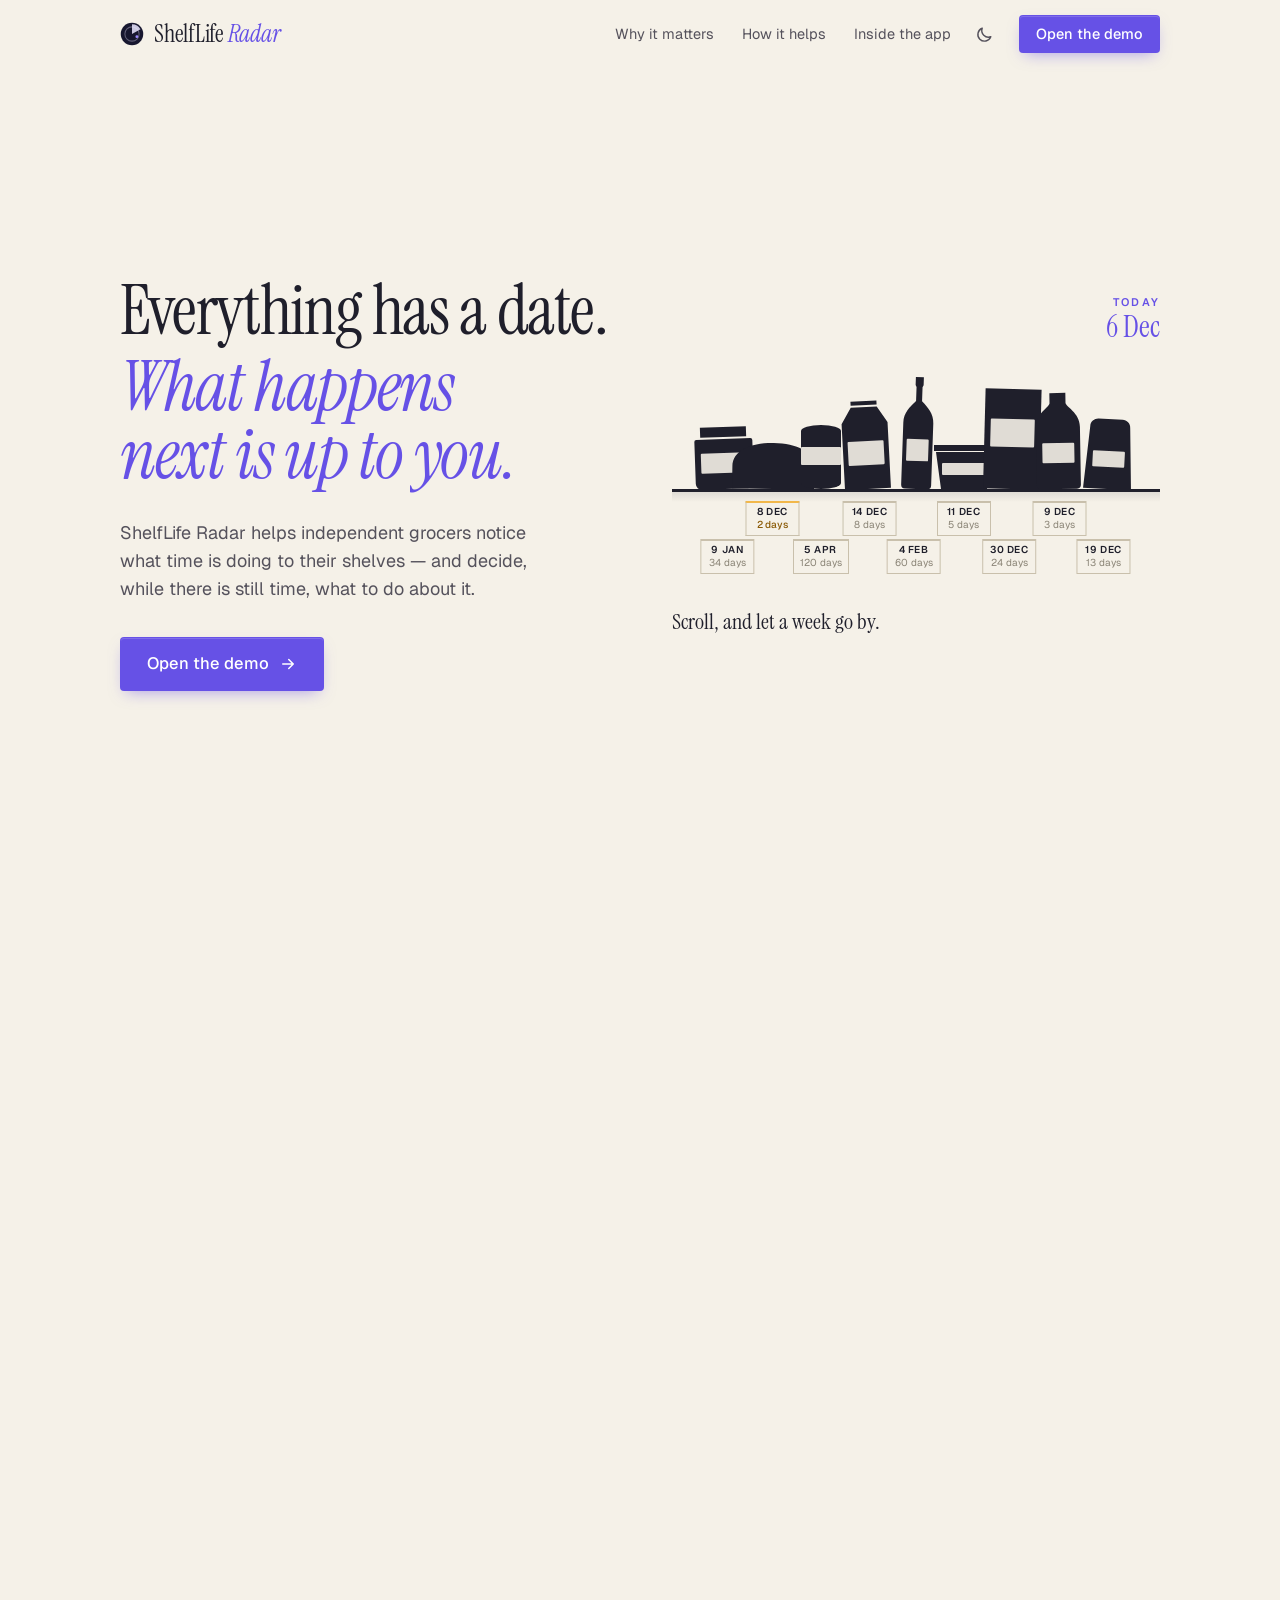
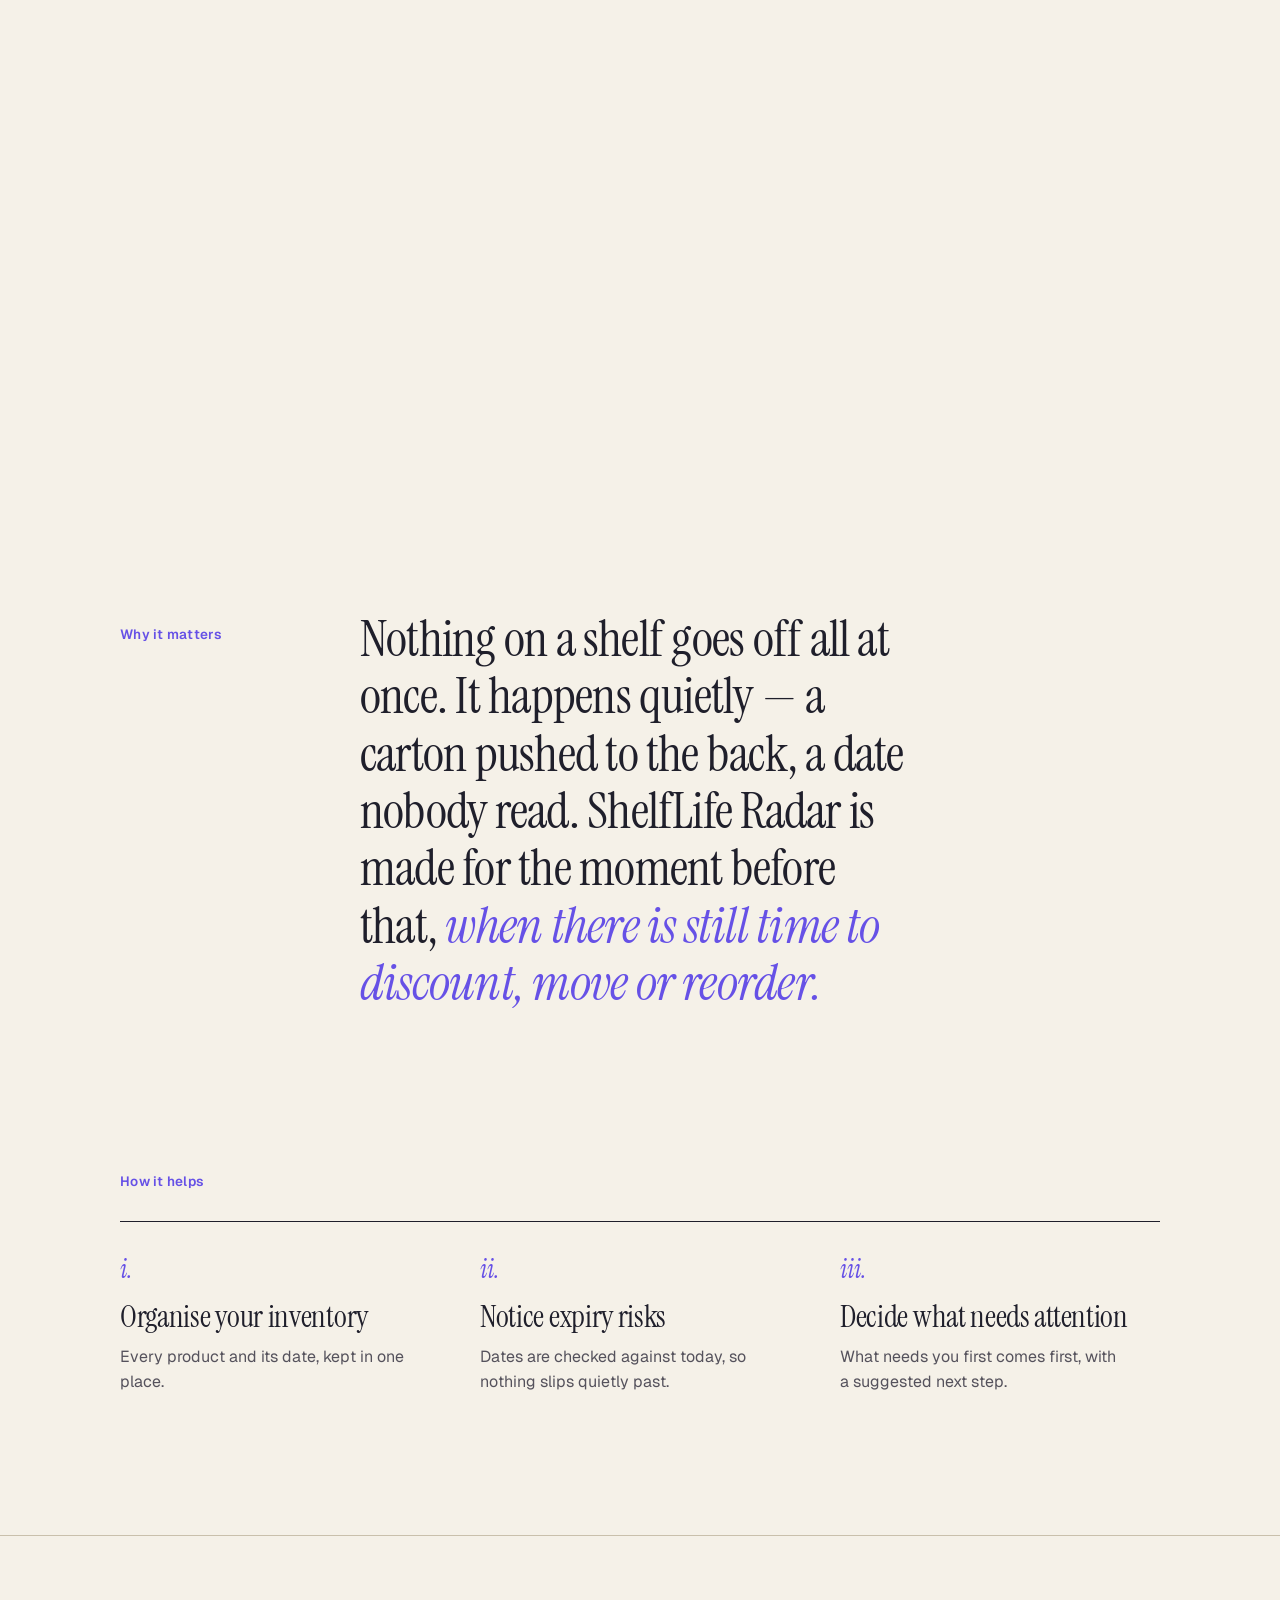
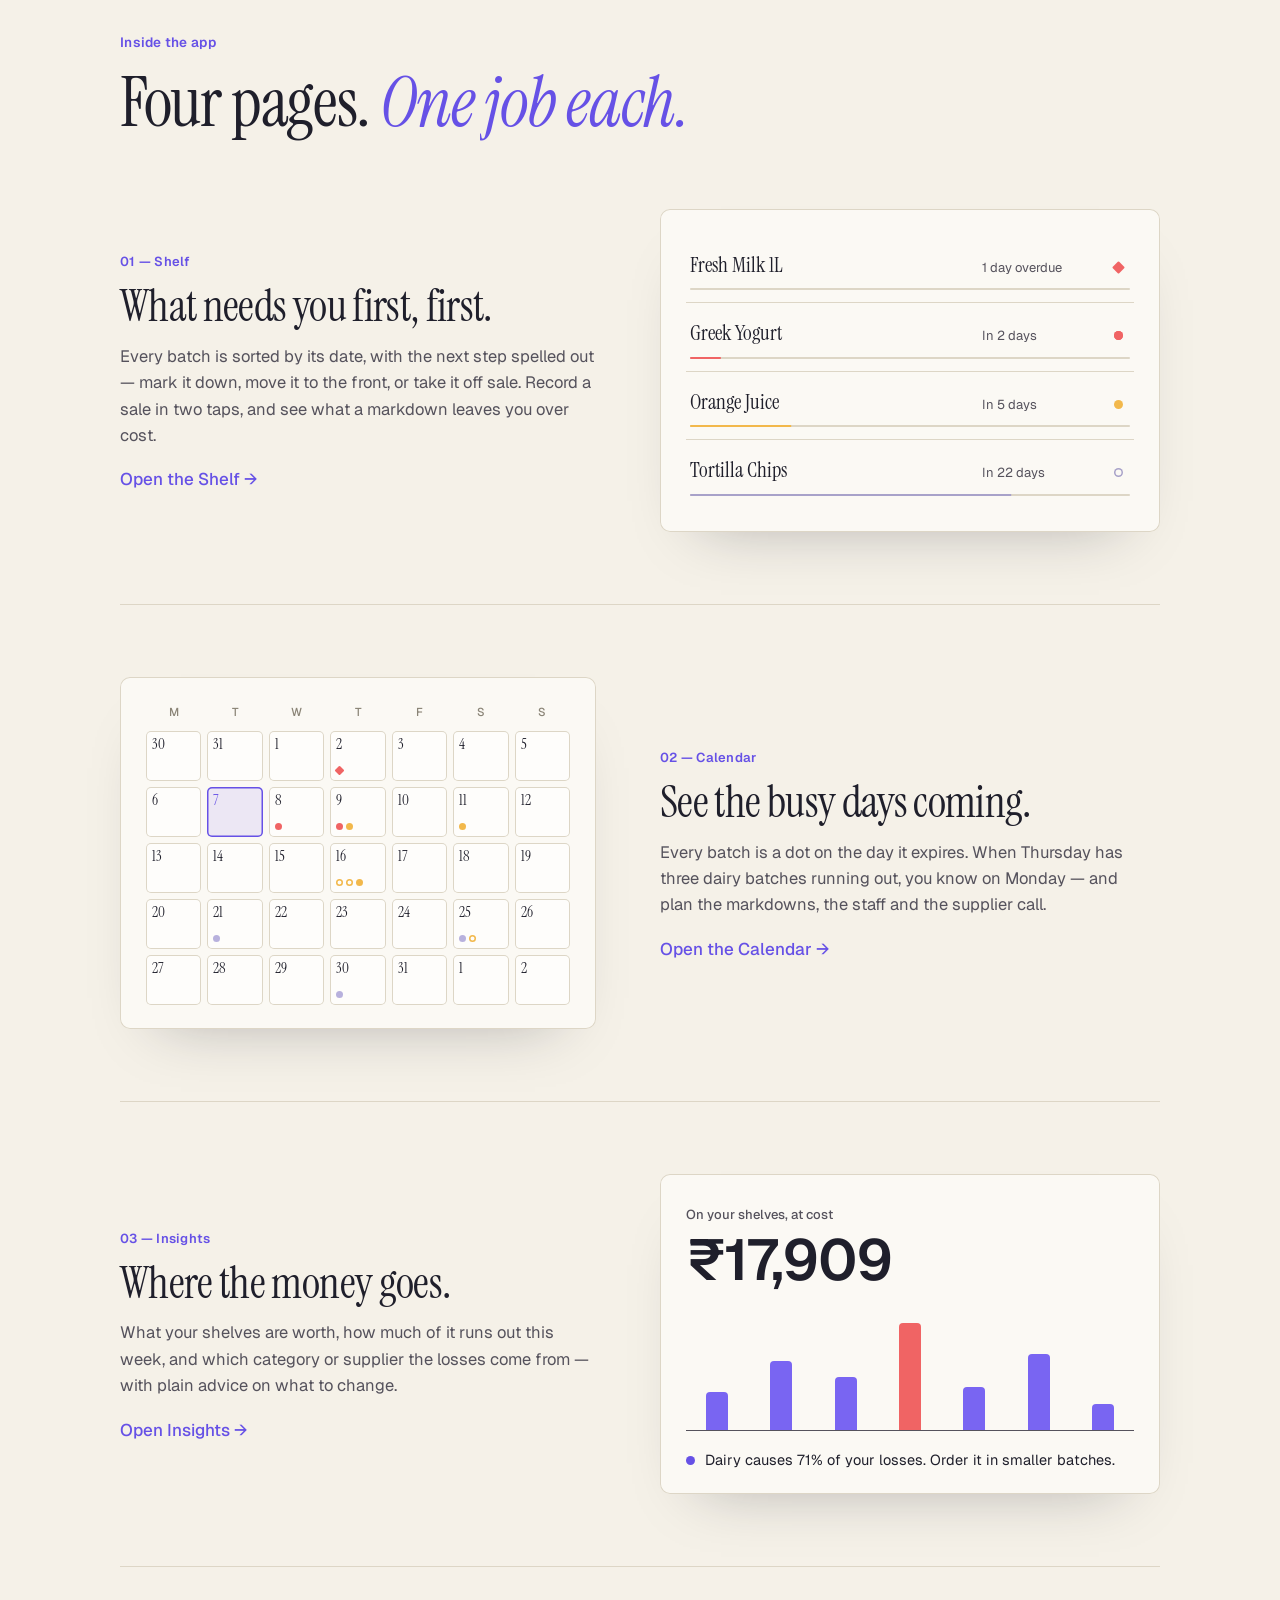
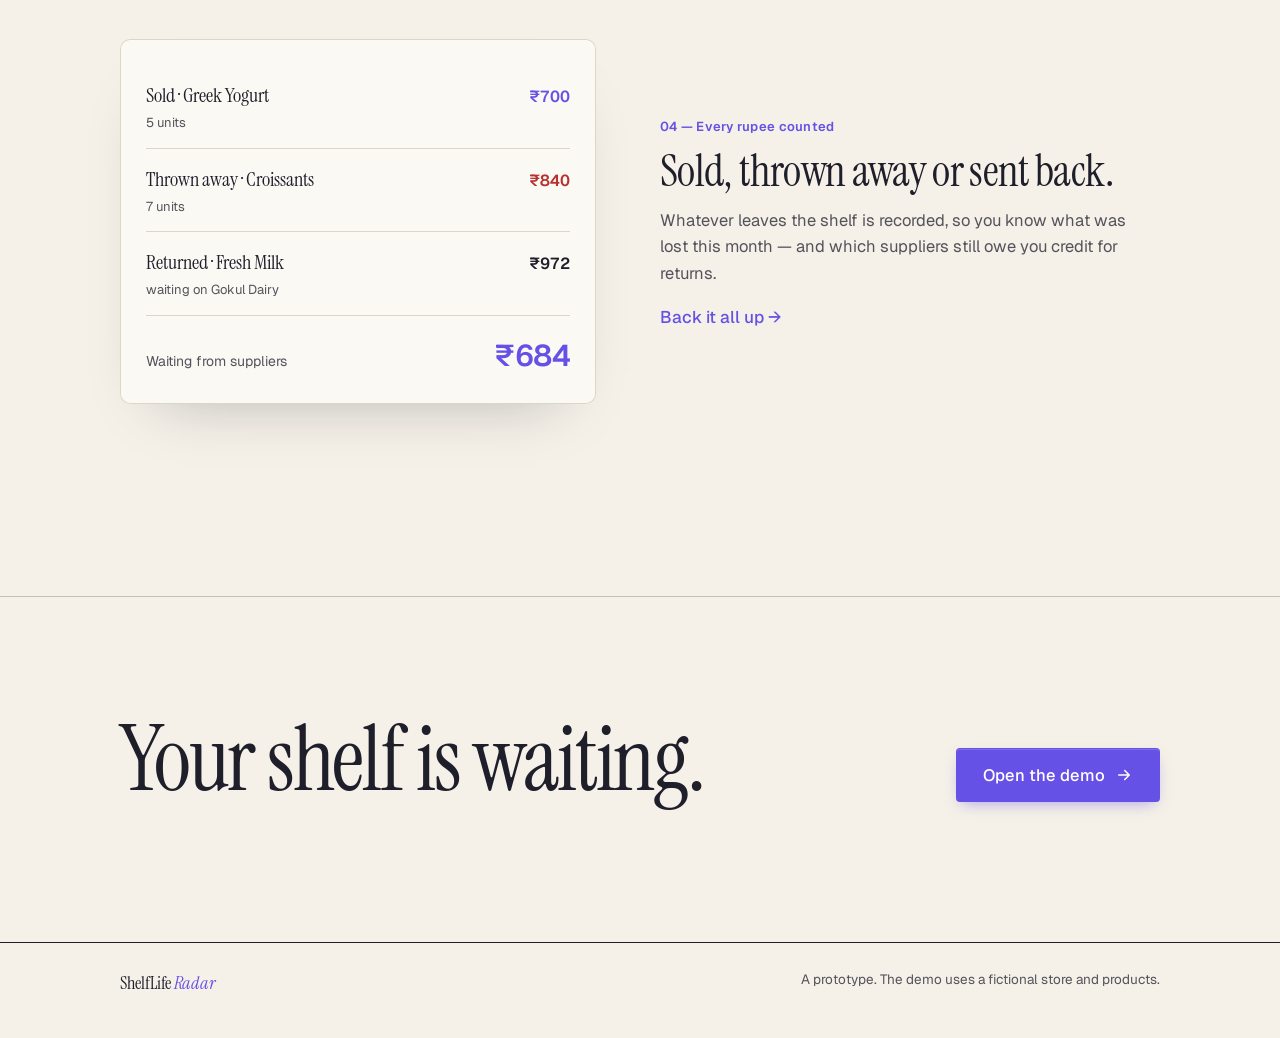
==== index.html @ 05f5b01e "Add files via upload" ====
<!doctype html>
<html lang="en">
<head>
  <meta charset="utf-8" />
  <meta name="viewport" content="width=device-width, initial-scale=1" />
  <title>ShelfLife Radar — Everything has a date</title>
  <meta name="description" content="ShelfLife Radar helps independent grocers notice what time is doing to their shelves, and decide what to do about it while there is still time." />
  <meta name="theme-color" content="#F5F1E8" />
  <link rel="icon" href="assets/favicon.svg" type="image/svg+xml" />
  <link rel="apple-touch-icon" href="assets/icon-192.png" />
  <link rel="preconnect" href="https://fonts.googleapis.com" />
  <link rel="preconnect" href="https://fonts.gstatic.com" crossorigin />
  <link href="https://fonts.googleapis.com/css2?family=Instrument+Serif:ital@0;1&family=Geist:wght@400;500;600&display=swap" rel="stylesheet" />
  <link rel="stylesheet" href="css/styles.css" />
  <link rel="stylesheet" href="css/home.css" />
  <link rel="prefetch" href="demo.html" />
  <script>(function (d) { d.classList.add("js"); var t; try { t = localStorage.getItem("shelflife-theme"); } catch (e) {} if (t !== "light" && t !== "dark") t = window.matchMedia && matchMedia("(prefers-color-scheme: dark)").matches ? "dark" : "light"; d.setAttribute("data-theme", t); })(document.documentElement);</script>
</head>
<body class="home">
  <a class="skip-link" href="#main">Skip to content</a>

  <header class="nav" data-nav>
    <div class="wrap nav__inner">
      <a href="#top" class="brand" aria-label="ShelfLife Radar, back to top">
        <svg class="brand__mark" viewBox="0 0 32 32" width="24" height="24" aria-hidden="true">
          <circle cx="16" cy="16" r="15" fill="currentColor" />
          <circle cx="16" cy="16" r="9.5" fill="none" stroke="#EAE6FF" stroke-opacity=".35" stroke-width="1.4" />
          <path class="brand__sweep" d="M16 16 L16 3 A13 13 0 0 1 27.3 9.5 Z" fill="#EAE6FF" fill-opacity=".85" />
          <circle class="brand__blip" cx="22.5" cy="19.5" r="1.9" fill="#9D8CFF" />
        </svg>
        <span class="brand__name">ShelfLife <em>Radar</em></span>
      </a>
      <nav class="nav__links" aria-label="Primary">
        <a href="#why" class="nav__link" data-spy="why">Why it matters</a>
        <a href="#how" class="nav__link" data-spy="how">How it helps</a>
        <a href="#inside" class="nav__link" data-spy="inside">Inside the app</a>
      </nav>
      <button type="button" class="theme-toggle" data-theme-toggle aria-label="Switch to dark mode" title="Switch to dark mode">
        <svg viewBox="0 0 20 20" aria-hidden="true"><path class="theme-toggle__moon" d="M16.6 12.4A7 7 0 0 1 7.6 3.4a7 7 0 1 0 9 9Z" /><g class="theme-toggle__sun"><circle cx="10" cy="10" r="3.6" /><path d="M10 1.8v1.8M10 16.4v1.8M1.8 10h1.8M16.4 10h1.8M4.2 4.2l1.3 1.3M14.5 14.5l1.3 1.3M4.2 15.8l1.3-1.3M14.5 5.5l1.3-1.3" /></g></svg>
      </button>
      <a href="demo.html" class="btn btn--primary btn--sm" data-page-link>Open the demo</a>
    </div>
  </header>

  <main id="main">
    <!-- Hero. On larger screens it stays in place while scrolling moves time forward on the shelf. -->
    <div class="hero-track" data-hero-track>
      <section class="hero" id="top" aria-labelledby="hero-title">
        <div class="wrap hero__inner">
          <div class="hero__copy">
            <h1 class="hero__title" id="hero-title" data-split data-hero>Everything has a date. <em>What happens next is up to you.</em></h1>
            <p class="hero__lead hero-in" style="--d:760ms">ShelfLife Radar helps independent grocers notice what time is doing to their shelves — and decide, while there is still time, what to do about it.</p>
            <div class="hero__cta hero-in" style="--d:880ms">
              <a href="demo.html" class="btn btn--primary btn--lg" data-page-link>
                Open the demo
                <svg class="btn__arrow" viewBox="0 0 24 24" aria-hidden="true"><path d="M5 12h14M13 6l6 6-6 6" /></svg>
              </a>
            </div>
          </div>

          <!-- The one animated moment: a shelf where time passes, leaves a trace, then gets put in order -->
          <figure class="scene" data-scene>
            <div class="scene__today" aria-hidden="true"><span>Today</span><b data-scene-date></b></div>
            <div class="scene__shelf" data-scene-shelf aria-hidden="true">
              <span class="scene__scan"></span>
              <span class="scene__plank"></span>
            </div>
            <figcaption class="scene__caption" data-scene-caption aria-live="polite"></figcaption>
          </figure>
        </div>
      </section>
    </div>

    <!-- Why it matters: one editorial statement -->
    <section class="why" id="why" aria-labelledby="why-title">
      <div class="wrap why__inner">
        <h2 class="kicker" id="why-title" data-reveal>Why it matters</h2>
        <p class="why__text" data-split>Nothing on a shelf goes off all at once. It happens quietly — a carton pushed to the back, a date nobody read. ShelfLife Radar is made for the moment before that, <em>when there is still time to discount, move or reorder.</em></p>
      </div>
    </section>

    <!-- How it helps: three steps, set as type -->
    <section class="how" id="how" aria-labelledby="how-title">
      <div class="wrap">
        <h2 class="kicker" id="how-title" data-reveal>How it helps</h2>
        <ol class="steps" data-reveal>
          <li class="step" style="--n:0"><span class="step__n">i.</span><h3 class="step__title">Organise your inventory</h3><p class="step__text">Every product and its date, kept in one place.</p></li>
          <li class="step" style="--n:1"><span class="step__n">ii.</span><h3 class="step__title">Notice expiry risks</h3><p class="step__text">Dates are checked against today, so nothing slips quietly past.</p></li>
          <li class="step" style="--n:2"><span class="step__n">iii.</span><h3 class="step__title">Decide what needs attention</h3><p class="step__text">What needs you first comes first, with a suggested next step.</p></li>
        </ol>
      </div>
    </section>

    <!-- Inside the app: four pages, one job each. Each picture is drawn in HTML/CSS and comes alive as it scrolls in. -->
    <section class="inside" id="inside" aria-labelledby="inside-title">
      <div class="wrap">
        <h2 class="kicker" id="inside-title" data-reveal>Inside the app</h2>
        <p class="inside__lead" data-split>Four pages. <em>One job each.</em></p>

        <article class="feature" data-feature>
          <div class="feature__copy">
            <span class="feature__n">01 — Shelf</span>
            <h3 class="feature__title">What needs you first, first.</h3>
            <p class="feature__text">Every batch is sorted by its date, with the next step spelled out — mark it down, move it to the front, or take it off sale. Record a sale in two taps, and see what a markdown leaves you over cost.</p>
            <a class="feature__go" href="demo.html" data-page-link>Open the Shelf <span aria-hidden="true">→</span></a>
          </div>
          <div class="art art-shelf" aria-hidden="true">
            <div class="art__row" style="--r:0;--f:0"><b>Fresh Milk 1L</b><span class="is-red">1 day overdue</span><i class="art__fuse"></i><em class="art__dot art__dot--expired"></em></div>
            <div class="art__row" style="--r:1;--f:.07"><b>Greek Yogurt</b><span class="is-red">In 2 days</span><i class="art__fuse"></i><em class="art__dot art__dot--critical"></em></div>
            <div class="art__row" style="--r:2;--f:.23"><b>Orange Juice</b><span class="is-amber">In 5 days</span><i class="art__fuse"></i><em class="art__dot art__dot--high"></em></div>
            <div class="art__row" style="--r:3;--f:.73"><b>Tortilla Chips</b><span>In 22 days</span><i class="art__fuse"></i><em class="art__dot"></em></div>
          </div>
        </article>

        <article class="feature feature--flip" data-feature>
          <div class="feature__copy">
            <span class="feature__n">02 — Calendar</span>
            <h3 class="feature__title">See the busy days coming.</h3>
            <p class="feature__text">Every batch is a dot on the day it expires. When Thursday has three dairy batches running out, you know on Monday — and plan the markdowns, the staff and the supplier call.</p>
            <a class="feature__go" href="calendar.html" data-page-link>Open the Calendar <span aria-hidden="true">→</span></a>
          </div>
          <div class="art art-cal" data-art-cal aria-hidden="true"></div>
        </article>

        <article class="feature" data-feature>
          <div class="feature__copy">
            <span class="feature__n">03 — Insights</span>
            <h3 class="feature__title">Where the money goes.</h3>
            <p class="feature__text">What your shelves are worth, how much of it runs out this week, and which category or supplier the losses come from — with plain advice on what to change.</p>
            <a class="feature__go" href="insights.html" data-page-link>Open Insights <span aria-hidden="true">→</span></a>
          </div>
          <div class="art art-ins" aria-hidden="true">
            <span class="art-ins__label">On your shelves, at cost</span>
            <b class="art-ins__value" data-count-to="25452">₹25,452</b>
            <div class="art-ins__bars"><i style="--h:.32;--b:0"></i><i style="--h:.58;--b:1"></i><i style="--h:.44;--b:2"></i><i style="--h:.9;--b:3"></i><i style="--h:.36;--b:4"></i><i style="--h:.64;--b:5"></i><i style="--h:.22;--b:6"></i></div>
            <p class="art-ins__tip"><em></em>Dairy causes 71% of your losses. Order it in smaller batches.</p>
          </div>
        </article>

        <article class="feature feature--flip" data-feature>
          <div class="feature__copy">
            <span class="feature__n">04 — Every rupee counted</span>
            <h3 class="feature__title">Sold, thrown away or sent back.</h3>
            <p class="feature__text">Whatever leaves the shelf is recorded, so you know what was lost this month — and which suppliers still owe you credit for returns.</p>
            <a class="feature__go" href="settings.html" data-page-link>Back it all up <span aria-hidden="true">→</span></a>
          </div>
          <div class="art art-ledger" aria-hidden="true">
            <div class="art-ledger__line" style="--r:0"><b>Sold · Greek Yogurt</b><span>5 units</span><strong class="is-violet">₹700</strong></div>
            <div class="art-ledger__line" style="--r:1"><b>Thrown away · Croissants</b><span>7 units</span><strong class="is-red">₹840</strong></div>
            <div class="art-ledger__line" style="--r:2"><b>Returned · Fresh Milk</b><span>waiting on Gokul Dairy</span><strong>₹972</strong></div>
            <div class="art-ledger__sum"><span>Waiting from suppliers</span><b data-count-to="972">₹972</b></div>
          </div>
        </article>
      </div>
    </section>

    <!-- Closing invitation -->
    <section class="end" aria-labelledby="end-title">
      <div class="wrap end__inner">
        <h2 class="end__title" id="end-title" data-split>Your shelf is waiting.</h2>
        <a href="demo.html" class="btn btn--primary btn--lg end__btn" data-page-link data-reveal style="--d:300ms">
          Open the demo
          <svg class="btn__arrow" viewBox="0 0 24 24" aria-hidden="true"><path d="M5 12h14M13 6l6 6-6 6" /></svg>
        </a>
      </div>
    </section>
  </main>

  <footer class="foot">
    <div class="wrap foot__inner">
      <span class="foot__brand">ShelfLife <em>Radar</em></span>
      <span>A prototype. The demo uses a fictional store and products.</span>
    </div>
  </footer>

  <script src="js/main.js"></script>
  <script src="js/home.js"></script>
</body>
</html>
---- css/styles.css ----
/* =========================================================
   ShelfLife Radar — shared base (homepage + demo)
   Tokens · Base · Buttons · Reveal helpers · Page transition · Keyframes · Reduced motion
   Page-specific styles live in home.css and demo.css.
   ========================================================= */

:root {
  /* Palette — midnight navy, electric violet, soft lavender on warm off-white.
     Amber and coral are reserved for expiry-risk information only. */
  --bg: #faf9f6;
  --surface: #ffffff;
  --line: #e7e5ee;
  --line-strong: #d4d1e0;

  --ink: #242433;
  --ink-2: #3c3c50;
  --muted: #5c5c70;
  --faint: #727287;

  --navy: #17172f;
  --violet: #7965f2;          /* fills, lines, highlights, focus */
  --violet-strong: #6651e6;   /* button backgrounds & small violet text (AA contrast) */
  --violet-deep: #5440d4;     /* hover/pressed */
  --lavender: #eae6ff;

  --amber: #f2b84b;
  --amber-ink: #8a5a06;
  --coral: #f06464;
  --coral-ink: #b8312f;

  --logo: var(--navy);        /* the radar disc in the logo */
  /* quiet lavender marks for "nothing urgent" (fuses, dots, bars), and the soft amber bar */
  --mark-fuse: #a8a2c9;
  --mark-dot: #b8b1dd;
  --mark-bar: #c9c3e6;
  --amber-soft: #f6d58e;

  --font-body: "Geist", "Noto Sans Devanagari", ui-sans-serif, system-ui, -apple-system, "Segoe UI", Roboto, sans-serif;

  --ease: cubic-bezier(0.16, 1, 0.3, 1);
  --ease-soft: cubic-bezier(0.4, 0, 0.2, 1);
  color-scheme: light;
}

/* ---------- Dark theme ----------
   The script in each page's <head> sets data-theme before the first paint: the choice saved in
   this browser, else the phone's own setting (main.js keeps it in step and runs the switch).
   Same identity at night: warm dark paper, warm light ink, the violet lightened so it reads.
   Tokens flip here; each stylesheet ends with the few rules that need more than a token. */
:root[data-theme="dark"] {
  color-scheme: dark;
  --bg: #16151c;
  --surface: #201f28;
  --line: #2e2c37;
  --line-strong: #46424f;
  --ink: #ece8de;
  --ink-2: #d2cdc3;
  --muted: #aaa498;
  --faint: #948e82;
  --lavender: #2a2745;
  --amber-ink: #f2c46a;
  --coral-ink: #ff8f88;
  --logo: #302c62;
  --mark-fuse: #6c6690;
  --mark-dot: #6c6690;
  --mark-bar: #5d5885;
  --amber-soft: #a8823a;
  background: #16151c;
}
[data-theme="dark"] .paper,
[data-theme="dark"] .home {
  --paper: #16151c;
  --ink: #ece8de;
  --ink-soft: #b8b2a7;
  --muted: #948e82;
  --rule: #2f2d37;
  --rule-strong: #46424f;
  --accent: #a898ff;
}

/* ---------- Base ---------- */
*, *::before, *::after { box-sizing: border-box; }
html { scroll-behavior: smooth; -webkit-text-size-adjust: 100%; }
body {
  margin: 0;
  background: var(--bg);
  color: var(--ink);
  font-family: var(--font-body);
  font-size: 17px;
  line-height: 1.6;
  -webkit-font-smoothing: antialiased;
  overflow-x: clip;
}
h1, h2, h3, p, figure { margin: 0; }
ul, ol { margin: 0; padding: 0; list-style: none; }
a { color: inherit; text-decoration: none; }
button { font: inherit; color: inherit; background: none; border: 0; padding: 0; cursor: pointer; }

/* outline follows each element's own radius */
:focus-visible { outline: 2px solid var(--violet); outline-offset: 3px; }

.skip-link {
  position: absolute; left: 16px; top: -60px; z-index: 100;
  padding: 10px 14px; border-radius: 10px; background: var(--navy); color: #fff;
  transition: top 0.2s var(--ease);
}
.skip-link:focus { top: 12px; }

/* Page transitions between the homepage and the demo (see main.js).
   The canvas behind both pages is the same paper colour, so there is never a white flash. */
html { background: #f5f1e8; }
/* A sheet of paper with a violet edge wipes across between pages:
   exit — it rises from the bottom and covers the page, then the browser navigates;
   entry — the new page starts covered and the sheet lifts away. */
html::after {
  content: ""; position: fixed; inset: 0; z-index: 300; pointer-events: none;
  background: #f5f1e8;
  border-top: 3px solid #6651e6; border-bottom: 3px solid #6651e6;
  transform: translateY(101%);
}
.js::after { animation: sheetLift 0.6s cubic-bezier(0.7, 0, 0.3, 1) both; }
.is-leaving::after { animation: none; transform: none; transition: transform 0.38s cubic-bezier(0.7, 0, 0.3, 1); }
@keyframes sheetLift { from { transform: none; } to { transform: translateY(-101%); } }
/* under the sheet, the page settles in (backwards fill: no transform lingers afterwards,
   so fixed and sticky elements behave normally once it has arrived) */
.js body { animation: pageIn 0.7s var(--ease) 0.15s backwards; }
.is-leaving body { pointer-events: none; }
@keyframes pageIn { from { opacity: 0; transform: translateY(18px); } }
:root[data-theme="dark"]::after { background: #16151c; border-color: #a898ff; }

/* Switching light/dark: the new look spreads out in a circle from the button (main.js) */
::view-transition-old(root), ::view-transition-new(root) { animation: none; mix-blend-mode: normal; }

/* ---------- Light / dark switch (moon in light, sun in dark) ---------- */
.theme-toggle {
  display: inline-grid; place-items: center; flex: none;
  width: 34px; height: 34px; margin: -4px 0;
  border-radius: 50%;
  color: var(--ink-soft);
  -webkit-tap-highlight-color: transparent;
  transition: color 0.2s ease, background-color 0.2s ease, transform 0.15s var(--ease);
}
.theme-toggle:hover { color: var(--accent); background: rgba(121, 101, 242, 0.1); }
.theme-toggle:active { transform: scale(0.9); }
.theme-toggle svg { width: 19px; height: 19px; overflow: visible; fill: none; stroke: currentColor; stroke-width: 1.5; stroke-linecap: round; stroke-linejoin: round; }
.theme-toggle__moon, .theme-toggle__sun { transform-origin: 10px 10px; transition: transform 0.6s var(--ease), opacity 0.3s ease; }
.theme-toggle__sun { opacity: 0; transform: rotate(-90deg) scale(0.4); }
[data-theme="dark"] .theme-toggle__sun { opacity: 1; transform: none; }
[data-theme="dark"] .theme-toggle__moon { opacity: 0; transform: rotate(90deg) scale(0.4); }

/* Off-screen loops can be paused by JS */
.is-paused, .is-paused * { animation-play-state: paused !important; }

/* ---------- Buttons ---------- */
.btn {
  position: relative;
  display: inline-flex; align-items: center; justify-content: center; gap: 10px;
  height: 48px; padding: 0 22px;
  border-radius: 999px;
  font-weight: 500; font-size: 15.5px;
  white-space: nowrap;
  border: 1px solid transparent;
  user-select: none;
  -webkit-tap-highlight-color: transparent;
  /* one feel everywhere: quick colour, springy lift; press is instant, release eases back */
  transition: transform 0.3s var(--ease), box-shadow 0.3s var(--ease), background-color 0.18s ease, border-color 0.18s ease, color 0.18s ease;
}
.btn:hover { transform: translateY(-1.5px); }
.btn:active { transform: translateY(0) scale(0.97); transition-duration: 0.08s; }
.btn--sm { height: 38px; padding: 0 16px; font-size: 14.5px; }
.btn--lg { height: 54px; padding: 0 26px; font-size: 16.5px; }
.btn__arrow { width: 18px; height: 18px; fill: none; stroke: currentColor; stroke-width: 2; stroke-linecap: round; stroke-linejoin: round; transition: transform 0.35s var(--ease); }
.btn:hover .btn__arrow { transform: translateX(4px); }
.btn--primary {
  background: var(--violet-strong);
  color: #fff;
  box-shadow: inset 0 1px 0 rgba(255, 255, 255, 0.16), 0 6px 16px -6px rgba(102, 81, 230, 0.55);
}
.btn--primary:hover { background: var(--violet-deep); box-shadow: inset 0 1px 0 rgba(255, 255, 255, 0.16), 0 14px 28px -10px rgba(102, 81, 230, 0.6); }
.btn--ghost { color: var(--ink); border-color: var(--line-strong); background: transparent; }
.btn--ghost:hover { background: var(--surface); border-color: var(--ink-2); }

/* ---------- Reveal helpers (driven by main.js) ---------- */
/* Headings with data-split rise in word by word */
.w { display: inline-block; overflow: hidden; vertical-align: top; padding: 0 0.06em 0.12em; margin: 0 -0.06em -0.12em; }
.w__i { display: inline-block; }
.js [data-split] .w__i { transform: translateY(108%); transition: transform 1s var(--ease) calc(var(--wi) * 60ms + var(--d, 0ms)); }
.js.is-loaded [data-hero] .w__i,
.js [data-split].is-in .w__i { transform: none; }

/* Single elements fade up as they scroll in (an animation, so hover transitions stay untouched) */
.js [data-reveal]:not(.is-in) { opacity: 0; }
.js [data-reveal].is-in { animation: revealUp 0.9s var(--ease) var(--d, 0ms) backwards; }

/* Elements that enter with the first paint */
.js:not(.is-loaded) .hero-in { opacity: 0; }
.js.is-loaded .hero-in { animation: revealUp 1s var(--ease) var(--d) backwards; }

/* ---------- The logo: a radar that keeps sweeping ----------
   The dot lights up as the sweep's leading edge passes it (about 16% of the turn). */
.brand__sweep { transform-origin: 16px 16px; animation: spin 7s linear infinite; }
.brand__blip { animation: blip 7s linear infinite; }
@keyframes blip { 0%, 13% { opacity: 0.35; } 16% { opacity: 1; } 55%, 100% { opacity: 0.35; } }

/* ---------- Keyframes ---------- */
@keyframes spin { to { transform: rotate(360deg); } }
@keyframes revealUp { from { opacity: 0; transform: translateY(18px); } to { opacity: 1; transform: translateY(0); } }

/* ---------- Reduced motion ---------- */
@media (prefers-reduced-motion: reduce) {
  html { scroll-behavior: auto; }
  *, *::before, *::after {
    animation-duration: 0.001ms !important;
    animation-iteration-count: 1 !important;
    animation-delay: 0ms !important;
    transition-duration: 0.001ms !important;
    transition-delay: 0ms !important;
  }
}
---- css/home.css ----
/* =========================================================
   ShelfLife Radar — homepage: "Time leaves a trace"
   Paper, ink, one accent (violet); Instrument Serif + Geist — the same identity as the demo.
   Nav · Hero · Scene (the one animated moment) · Why · How · End · Footer · Responsive
   The homepage shows no inventory data: that is the demo's job.
   ========================================================= */

.home {
  --paper: #f5f1e8;
  --ink: #1f1f2b;
  --ink-soft: #55525c;
  --muted: #8a8476;
  --rule: #ddd6c6;
  --rule-strong: #c9c0ac;
  --accent: var(--violet-strong);
  --serif: "Instrument Serif", "Iowan Old Style", "Palatino Linotype", Georgia, serif;
  --nav-h: 68px;
  background: var(--paper);
  color: var(--ink);
}
.home :focus-visible { outline-color: var(--accent); }
.home .btn { border-radius: 4px; }
.home .btn:active { transform: translateY(1px) scale(0.97); }

.wrap { max-width: 1120px; margin: 0 auto; padding: 0 40px; }
.kicker { font-family: var(--font-body); font-size: 13.5px; font-weight: 600; letter-spacing: 0.02em; color: var(--accent); }

/* ---------- Nav ---------- */
.nav { position: fixed; inset: 0 0 auto; z-index: 50; transition: background-color 0.3s ease, box-shadow 0.3s ease; }
.nav.is-scrolled { background: #f5f1e8; box-shadow: 0 1px 0 var(--rule-strong); }   /* opaque: the big headline mustn't show through */
.nav__inner { display: flex; align-items: center; justify-content: space-between; gap: 24px; height: var(--nav-h); }
.brand { display: inline-flex; align-items: center; gap: 10px; }
.brand__mark { color: var(--logo); transition: transform 0.6s var(--ease); }
.brand:hover .brand__mark { transform: rotate(-20deg); }
.brand__name { font-family: var(--serif); font-size: 24px; letter-spacing: -0.01em; }
.brand__name em, .foot__brand em { color: var(--accent); }
.nav__links { display: flex; gap: 28px; margin-left: auto; }
.nav__link {
  position: relative; padding: 6px 0;
  font-size: 14.5px; color: var(--ink-soft);
  transition: color 0.2s ease;
}
.nav__link::after { content: ""; position: absolute; left: 0; right: 0; bottom: 0; height: 1px; background: currentColor; transform: scaleX(0); transform-origin: left; transition: transform 0.35s var(--ease); }
.nav__link:hover, .nav__link.is-active { color: var(--ink); }
.nav__link:hover::after, .nav__link.is-active::after { transform: none; }

/* ---------- Hero ---------- */
.hero-track { height: 230vh; }                 /* scroll distance for the scene (large screens) */
.hero { position: sticky; top: 0; height: 100vh; height: 100svh; display: flex; align-items: center; padding-top: var(--nav-h); }
.hero__inner { display: grid; grid-template-columns: minmax(0, 1fr) minmax(0, 1fr); gap: 64px; align-items: center; width: 100%; }
.hero__title {
  font-family: var(--serif); font-weight: 400;
  font-size: clamp(3rem, 5.4vw, 5.3rem);
  line-height: 0.98; letter-spacing: -0.02em;
  text-wrap: balance;
}
.hero__title em { display: block; margin-top: 0.12em; color: var(--accent); }
.hero__lead { max-width: 27rem; margin-top: 30px; font-size: 18px; line-height: 1.55; color: var(--ink-soft); }
.hero__cta { margin-top: 34px; }

/* ---------- The scene ---------- */
.scene { --s: 1; position: relative; padding-top: 44px; }
.scene__today {
  position: absolute; right: 0; top: 0;
  display: grid; justify-items: end; gap: 0;
  color: var(--accent);
}
.scene__today span { font-size: 11px; font-weight: 600; letter-spacing: 0.2em; text-transform: uppercase; }
.scene__today b { font-family: var(--serif); font-weight: 400; font-size: 30px; line-height: 1; }
.scene__today b.is-tick { animation: tick 0.45s var(--ease); }

.scene__shelf { position: relative; height: calc(130px * var(--s) + 104px); margin-top: 18px; }
.scene__plank { position: absolute; left: 0; right: 0; bottom: 98px; height: 3px; background: var(--ink); }
.scene__plank::after { content: ""; position: absolute; left: 0; right: 0; top: 3px; height: 10px; background: linear-gradient(rgba(31, 31, 43, 0.1), transparent); }

/* each product stands on the plank; its tag hangs below the edge */
.item {
  position: absolute; bottom: 101px;
  width: calc(var(--w) * var(--s) * 1px);
  height: calc(var(--h) * var(--s) * 1px);
  transform: translateX(-50%) rotate(var(--tilt));
  transform-origin: 50% 100%;
  transition: left 0.9s var(--ease), transform 0.7s var(--ease), opacity 0.6s ease;
}
.item__shape { display: block; width: 100%; height: 100%; overflow: visible; }
.item__shape path { fill: var(--ink); transition: fill 0.6s ease; }
.item__band { fill: var(--paper); opacity: 0.9; transition: opacity 0.6s ease; }
.tag {
  position: absolute; left: 50%; top: calc(100% + 12px);
  display: grid; justify-items: center;
  min-width: 54px; padding: 3px 6px 4px;
  background: var(--paper);
  border: 1px solid var(--rule-strong);
  border-top: 2px solid var(--rule-strong);
  transform: translateX(-50%) rotate(calc(var(--tilt) * -1));   /* tags hang straight */
  font-size: 10px; line-height: 1.25; white-space: nowrap;
  transition: border-color 0.4s ease, opacity 0.4s ease, top 0.6s var(--ease);
}
/* on a crowded shelf, every other tag hangs lower — like real shelf labels */
.item:nth-child(even) .tag { top: calc(100% + 50px); }
.item.is-ordered .tag { top: calc(100% + 12px); }
.tag__date { font-weight: 600; letter-spacing: 0.06em; background: linear-gradient(var(--coral), var(--coral)) 0 55% / 0 1.5px no-repeat; transition: background-size 0.5s var(--ease); }
.tag__left { color: var(--muted); }

/* close to the date: the tag warms up */
.item.is-near .tag { border-top-color: var(--amber); }
.item.is-near .tag__left { color: var(--amber-ink); font-weight: 500; }
/* date passed: struck through, faded, leaning — overlooked */
.item.is-expired { transform: translateX(-50%) rotate(calc(var(--tilt) + 5deg)); }
.item.is-expired .item__shape path { fill: #c4bba9; }
.item.is-expired .item__band { opacity: 0.4; }
.item.is-expired .tag { border-top-color: var(--coral); }
.item.is-expired .tag__date { background-size: 100% 1.5px; color: var(--coral-ink); }
.item.is-expired .tag__left { color: var(--coral-ink); font-weight: 500; }
/* put in order: everything stands straight; expired stock comes off the shelf */
.item.is-ordered { transform: translateX(-50%); }
.item.is-gone { opacity: 0; transform: translateX(-50%) translateY(-28px) rotate(-6deg); pointer-events: none; }
.item.is-first .tag { border-color: var(--accent); border-top-width: 2px; }
.item.is-first .tag__left { color: var(--accent); font-weight: 600; }
.item.is-first .tag__left::after { content: " · first"; }

/* the line that puts things in order */
.scene__scan { position: absolute; top: 0; bottom: 90px; left: 0; width: 1.5px; background: var(--accent); opacity: 0; z-index: 2; pointer-events: none; }
.scene__shelf.is-scanning .scene__scan { animation: scan 0.9s var(--ease-soft) forwards; }

.scene__caption { margin-top: 18px; min-height: 3em; font-family: var(--serif); font-size: 22px; line-height: 1.3; color: var(--ink); }
.scene__caption.is-new { animation: captionIn 0.5s var(--ease); }

/* stocking the shelf on load: products set down one after another */
.js .scene:not(.is-stocked) .item, .js .scene:not(.is-stocked) .scene__today, .js .scene:not(.is-stocked) .scene__caption { opacity: 0; }
.js .scene.is-stocked .item { animation: setDown 0.7s var(--ease) calc(0.25s + var(--i) * 75ms) backwards; }
.js .scene.is-stocked .scene__today { animation: fadeIn 0.6s ease 0.9s backwards; }
.js .scene.is-stocked .scene__caption { animation: fadeIn 0.6s ease 1.2s backwards; }
.js .scene .scene__plank { transform-origin: left; }
.js .scene:not(.is-stocked) .scene__plank { transform: scaleX(0); }
.js .scene.is-stocked .scene__plank { transition: transform 0.8s var(--ease); }

/* ---------- Why it matters ---------- */
.why { padding: 140px 0 120px; }
.why__inner { display: grid; grid-template-columns: 200px minmax(0, 1fr); gap: 40px; }
.why__inner .kicker { padding-top: 14px; }
.why__text { max-width: 24ch; font-family: var(--serif); font-size: clamp(2.2rem, 4vw, 3.5rem); line-height: 1.12; letter-spacing: -0.015em; }
.why__text em { color: var(--accent); }
.js .why__text .w__i { transition-delay: calc(var(--wi) * 18ms); }   /* a long sentence reads in quickly */

/* ---------- How it helps ---------- */
.how { padding: 40px 0 140px; }
.how .kicker { margin-bottom: 28px; }
.steps { display: grid; grid-template-columns: repeat(3, minmax(0, 1fr)); gap: 40px; position: relative; padding-top: 28px; }
.steps::before { content: ""; position: absolute; left: 0; right: 0; top: 0; height: 1px; background: var(--ink); transform-origin: left; }
.js .steps:not(.is-in)::before { transform: scaleX(0); }
.js .steps.is-in::before { transition: transform 1s var(--ease); }
.js .steps[data-reveal].is-in { animation: none; }
.js .steps:not(.is-in) .step { opacity: 0; }
.js .steps.is-in .step { animation: revealUp 0.8s var(--ease) calc(0.15s + var(--n) * 0.12s) backwards; }
.step__n { font-family: var(--serif); font-style: italic; font-size: 26px; color: var(--accent); }
.step__title { margin-top: 10px; font-family: var(--serif); font-weight: 400; font-size: clamp(1.7rem, 2.4vw, 2.1rem); line-height: 1.08; letter-spacing: -0.01em; }
.step__text { margin-top: 10px; max-width: 18rem; font-size: 16px; color: var(--ink-soft); }

/* ---------- End ---------- */
.end { padding: 120px 0 140px; border-top: 1px solid var(--rule-strong); }
.end__inner { display: flex; align-items: flex-end; justify-content: space-between; gap: 32px; flex-wrap: wrap; }
.end__title { font-family: var(--serif); font-weight: 400; font-size: clamp(3rem, 7vw, 6rem); line-height: 0.95; letter-spacing: -0.025em; }
.end__btn:active .btn__arrow { transform: translateX(10px); }

/* ---------- Footer ---------- */
.foot { padding: 26px 0 40px; border-top: 1px solid var(--ink); font-size: 13.5px; color: var(--ink-soft); }
.foot__inner { display: flex; justify-content: space-between; gap: 8px 24px; flex-wrap: wrap; }
.foot__brand { font-family: var(--serif); font-size: 18px; color: var(--ink); }

/* ---------- Motion ---------- */
@keyframes setDown { from { opacity: 0; translate: 0 -18px; } to { opacity: 1; translate: 0 0; } }
@keyframes fadeIn { from { opacity: 0; } }
@keyframes tick { from { opacity: 0.2; transform: translateY(-8px); } to { opacity: 1; transform: none; } }
@keyframes captionIn { from { opacity: 0; transform: translateY(6px); } to { opacity: 1; transform: none; } }
@keyframes scan { 0% { left: 0; opacity: 0; } 10% { opacity: 1; } 85% { opacity: 1; } 100% { left: 100%; opacity: 0; } }

/* ---------- Not pinned: smaller or shorter screens, and reduced motion ---------- */
@media (max-width: 899px), (max-height: 619px), (prefers-reduced-motion: reduce) {
  .hero-track { height: auto; }
  .hero { position: relative; height: auto; display: block; padding: calc(var(--nav-h) + 56px) 0 40px; }
}

@media (max-width: 899px) {
  .hero__inner { grid-template-columns: 1fr; gap: 56px; }
  .why__inner { grid-template-columns: 1fr; gap: 18px; }
  .why__inner .kicker { padding-top: 0; }
  .steps { grid-template-columns: 1fr; gap: 34px; }
}

@media (max-width: 640px) {
  .wrap { padding: 0 20px; }
  .home { --nav-h: 60px; }
  .nav__links { display: none; }
  .brand__name { font-size: 21px; }
  .hero__title { font-size: clamp(2.7rem, 12.5vw, 3.6rem); }
  .hero__lead { font-size: 16.5px; margin-top: 22px; }
  .hero__cta .btn { width: 100%; }
  .scene { --s: 0.66; }
  .scene__today b { font-size: 26px; }
  .tag { min-width: 0; padding: 2px 5px 3px; font-size: 10px; }
  .tag__date { letter-spacing: 0.02em; }
  .scene__caption { font-size: 19px; }
  .why { padding: 96px 0 72px; }
  .why__text { font-size: clamp(1.9rem, 8.4vw, 2.4rem); }
  .how { padding: 24px 0 96px; }
  .end { padding: 80px 0 96px; }
  .end__btn { width: 100%; }
}

/* =========================================================
   Inside the app — four pages, one job each.
   Each picture is plain HTML/CSS and plays once when it scrolls in (.is-in, from home.js).
   ========================================================= */
.inside { padding: 40px 0 120px; border-top: 1px solid var(--rule-strong); }
.inside .kicker { padding-top: 56px; }
.inside__lead { margin-top: 14px; font-family: var(--serif); font-size: clamp(2.6rem, 5.4vw, 4.6rem); line-height: 1; letter-spacing: -0.02em; }
.inside__lead em { color: var(--accent); }

.feature { display: grid; grid-template-columns: minmax(0, 1fr) minmax(0, 1.05fr); gap: 64px; align-items: center; padding: 72px 0; border-bottom: 1px solid var(--rule); }
.feature:last-child { border-bottom: 0; }
.feature--flip .feature__copy { order: 2; }
.feature__n { font-size: 13px; font-weight: 600; letter-spacing: 0.02em; color: var(--accent); }
.feature__title { margin-top: 10px; font-family: var(--serif); font-weight: 400; font-size: clamp(2rem, 3.4vw, 2.9rem); line-height: 1.02; letter-spacing: -0.015em; }
.feature__text { margin-top: 14px; max-width: 30rem; font-size: 16.5px; line-height: 1.6; color: var(--ink-soft); }
.feature__go { display: inline-block; margin-top: 18px; font-weight: 500; color: var(--accent); }
.feature__go span { display: inline-block; transition: transform 0.35s var(--ease); }
.feature__go:hover span { transform: translateX(6px); }
/* the words rise first, then the picture plays */
.js .feature__copy > * { opacity: 0; transform: translateY(14px); transition: opacity 0.7s var(--ease), transform 0.7s var(--ease); }
.js .feature.is-in .feature__copy > * { opacity: 1; transform: none; }
.js .feature.is-in .feature__copy > :nth-child(2) { transition-delay: 0.08s; }
.js .feature.is-in .feature__copy > :nth-child(3) { transition-delay: 0.16s; }
.js .feature.is-in .feature__copy > :nth-child(4) { transition-delay: 0.24s; }

/* every picture sits on the same card */
.art { position: relative; padding: 26px 26px 24px; border-radius: 10px; background: #fbf9f4; box-shadow: inset 0 0 0 1px var(--rule), 0 30px 60px -40px rgba(31, 31, 43, 0.35); }
.js .art { opacity: 0; transform: translateY(24px) rotate(-1deg); transition: opacity 0.8s var(--ease) 0.15s, transform 0.9s var(--ease) 0.15s; }
.js .feature.is-in .art { opacity: 1; transform: none; }
.is-red { color: var(--coral-ink); }
.is-amber { color: var(--amber-ink, #9a6a10); }
.is-violet { color: var(--accent); }

/* 01 — the shelf: rows slide in, fuses burn down to what's left, the critical dot pulses */
.art-shelf { display: grid; gap: 0; }
.art__row { display: grid; grid-template-columns: minmax(0, 1fr) 7.5rem 16px; grid-template-areas: "name when dot" "fuse fuse fuse"; align-items: baseline; gap: 6px 12px; padding: 14px 4px 12px; border-bottom: 1px solid var(--rule); }
.art__row:last-child { border-bottom: 0; }
.art__row b { grid-area: name; font-family: var(--serif); font-weight: 400; font-size: 21px; }
.art__row span { grid-area: when; font-size: 13px; color: var(--ink-soft); }
.art__fuse { grid-area: fuse; position: relative; display: block; height: 2px; border-radius: 2px; background: var(--rule); overflow: hidden; }
.art__fuse::after { content: ""; position: absolute; inset: 0; background: var(--mark-fuse); transform-origin: left; transform: scaleX(0); transition: transform 1.3s var(--ease) calc(0.6s + var(--r) * 0.12s); }
.feature.is-in .art__fuse::after { transform: scaleX(var(--f)); }
.art__row:nth-child(2) .art__fuse::after { background: var(--coral); }
.art__row:nth-child(3) .art__fuse::after { background: var(--amber); }
.art__dot { grid-area: dot; position: relative; width: 9px; height: 9px; border-radius: 50%; box-shadow: inset 0 0 0 1.5px var(--mark-fuse); }
.art__dot--expired { background: var(--coral); box-shadow: none; border-radius: 1px; transform: rotate(45deg); }
.art__dot--critical { background: var(--coral); box-shadow: none; }
.art__dot--critical::after { content: ""; position: absolute; inset: 0; border-radius: 50%; background: var(--coral); animation: artPulse 2.4s var(--ease) infinite; }
.art__dot--high { background: var(--amber); box-shadow: none; }
@keyframes artPulse { 0% { transform: scale(1); opacity: 0.55; } 70%, 100% { transform: scale(2.8); opacity: 0; } }
.js .art__row { opacity: 0; transform: translateX(-18px); transition: opacity 0.6s var(--ease) calc(0.35s + var(--r) * 0.1s), transform 0.6s var(--ease) calc(0.35s + var(--r) * 0.1s); }
.js .feature.is-in .art__row { opacity: 1; transform: none; }

/* 02 — the calendar: the days fall in along the diagonal, then their dots pop */
.art-cal { display: grid; grid-template-columns: repeat(7, minmax(0, 1fr)); gap: 6px; }
.art-cal__wd { padding-bottom: 4px; font-size: 11.5px; font-weight: 500; color: var(--muted); text-align: center; }
.art-cal__day { display: flex; flex-direction: column; justify-content: space-between; aspect-ratio: 1 / 0.9; padding: 6px 6px 7px; border-radius: 5px; background: rgba(255, 255, 255, 0.7); box-shadow: inset 0 0 0 1px var(--rule); }
.art-cal__day b { font-family: var(--serif); font-weight: 400; font-size: 15px; line-height: 1; }
.art-cal__day.is-other { opacity: 0.35; }
.art-cal__day.is-today { background: rgba(121, 101, 242, 0.12); box-shadow: inset 0 0 0 1.5px var(--accent); }
.art-cal__day.is-today b { color: var(--accent); }
.art-cal__day > span { display: flex; gap: 3px; flex-wrap: wrap; }
.art-cal__dot { width: 7px; height: 7px; border-radius: 50%; background: var(--mark-dot); }
.art-cal__dot--expired { background: var(--coral); border-radius: 1px; transform: rotate(45deg); }
.art-cal__dot--critical { background: var(--coral); }
.art-cal__dot--high { background: var(--amber); }
.art-cal__dot--medium { background: transparent; box-shadow: inset 0 0 0 1.5px var(--amber); }
.js .art-cal__day { opacity: 0; transform: translateY(8px) scale(0.94); transition: opacity 0.5s var(--ease) calc(0.3s + var(--d) * 45ms), transform 0.5s var(--ease) calc(0.3s + var(--d) * 45ms); }
.js .feature.is-in .art-cal__day { opacity: 1; transform: none; }
.js .art-cal__dot { transform: scale(0); transition: transform 0.45s cubic-bezier(0.34, 1.56, 0.64, 1) calc(0.75s + var(--d, 0) * 45ms + var(--j) * 80ms); }
.js .feature.is-in .art-cal__dot { transform: none; }
.js .feature.is-in .art-cal__dot--expired { transform: rotate(45deg); }

/* 03 — insights: the number counts up, the bars grow, the advice slides in */
.art-ins__label { font-size: 13px; font-weight: 500; color: var(--ink-soft); }
.art-ins__value { display: block; margin-top: 4px; font-family: var(--font-body); font-weight: 600; font-size: clamp(2.6rem, 5vw, 3.6rem); line-height: 1; letter-spacing: -0.035em; }
.art-ins__bars { display: grid; grid-template-columns: repeat(7, minmax(0, 1fr)); gap: 2px; align-items: end; height: 120px; margin-top: 22px; border-bottom: 1px solid var(--ink-soft); }
.art-ins__bars i { justify-self: center; width: 60%; max-width: 22px; height: calc(var(--h) * 100%); border-radius: 4px 4px 0 0; background: var(--violet, #7965f2); transform: scaleY(0); transform-origin: bottom; transition: transform 0.9s cubic-bezier(0.34, 1.25, 0.64, 1) calc(0.5s + var(--b) * 70ms); }
.art-ins__bars i:nth-child(4) { background: var(--coral); }
.feature.is-in .art-ins__bars i { transform: none; }
.art-ins__tip { display: flex; align-items: baseline; gap: 10px; margin-top: 18px; font-size: 14.5px; line-height: 1.45; }
.art-ins__tip em { flex: none; width: 9px; height: 9px; border-radius: 50%; background: var(--accent); }
.js .art-ins__tip { opacity: 0; transform: translateX(-12px); transition: opacity 0.6s var(--ease) 1.2s, transform 0.6s var(--ease) 1.2s; }
.js .feature.is-in .art-ins__tip { opacity: 1; transform: none; }

/* 04 — the ledger: entries slide in, the total counts up */
.art-ledger__line { display: grid; grid-template-columns: minmax(0, 1fr) auto; grid-template-areas: "what value" "facts value"; gap: 2px 16px; align-items: baseline; padding: 14px 0; border-bottom: 1px solid var(--rule); }
.art-ledger__line b { grid-area: what; font-family: var(--serif); font-weight: 400; font-size: 20px; }
.art-ledger__line span { grid-area: facts; font-size: 13px; color: var(--ink-soft); }
.art-ledger__line strong { grid-area: value; font-size: 16px; font-weight: 600; font-variant-numeric: tabular-nums; }
.art-ledger__sum { display: flex; align-items: baseline; justify-content: space-between; gap: 16px; padding-top: 16px; font-size: 14px; color: var(--ink-soft); }
.art-ledger__sum b { font-family: var(--font-body); font-size: 30px; font-weight: 600; letter-spacing: -0.02em; color: var(--accent); }
.js .art-ledger__line { opacity: 0; transform: translateY(10px); transition: opacity 0.55s var(--ease) calc(0.4s + var(--r) * 0.14s), transform 0.55s var(--ease) calc(0.4s + var(--r) * 0.14s); }
.js .feature.is-in .art-ledger__line { opacity: 1; transform: none; }

@media (max-width: 899px) {
  .feature { grid-template-columns: 1fr; gap: 32px; padding: 52px 0; }
  .feature--flip .feature__copy { order: 0; }
}
@media (max-width: 640px) {
  .inside { padding-bottom: 72px; }
  .art { padding: 18px 16px 18px; }
  .art__row { grid-template-columns: minmax(0, 1fr) 6.2rem 14px; }
  .art__row b { font-size: 18px; }
  .art-cal { gap: 3px; }
  .art-cal__day { padding: 4px; }
  .art-cal__day b { font-size: 12.5px; }
  .art-cal__dot { width: 5px; height: 5px; }
}

/* ---------- Light / dark switch in the nav ---------- */
.nav .theme-toggle { margin: 0 -6px 0 -8px; }
.brand__name { white-space: nowrap; }
@media (max-width: 640px) {
  .nav__inner { gap: 8px; }
  .nav .theme-toggle { margin: 0 -4px 0 auto; }
  .nav .btn--sm { padding: 0 12px; }
}

/* ---------- Dark theme: what a token can't flip ---------- */
[data-theme="dark"] .nav.is-scrolled { background: var(--paper); }
[data-theme="dark"] .scene__plank::after { background: linear-gradient(rgba(0, 0, 0, 0.35), transparent); }
[data-theme="dark"] .item.is-expired .item__shape path { fill: #4f4b59; }
[data-theme="dark"] .art { background: #1d1c25; box-shadow: inset 0 0 0 1px var(--rule), 0 30px 60px -40px rgba(0, 0, 0, 0.8); }
[data-theme="dark"] .art-cal__day { background: rgba(255, 255, 255, 0.03); }
[data-theme="dark"] .art-cal__day.is-today { background: rgba(168, 152, 255, 0.14); }
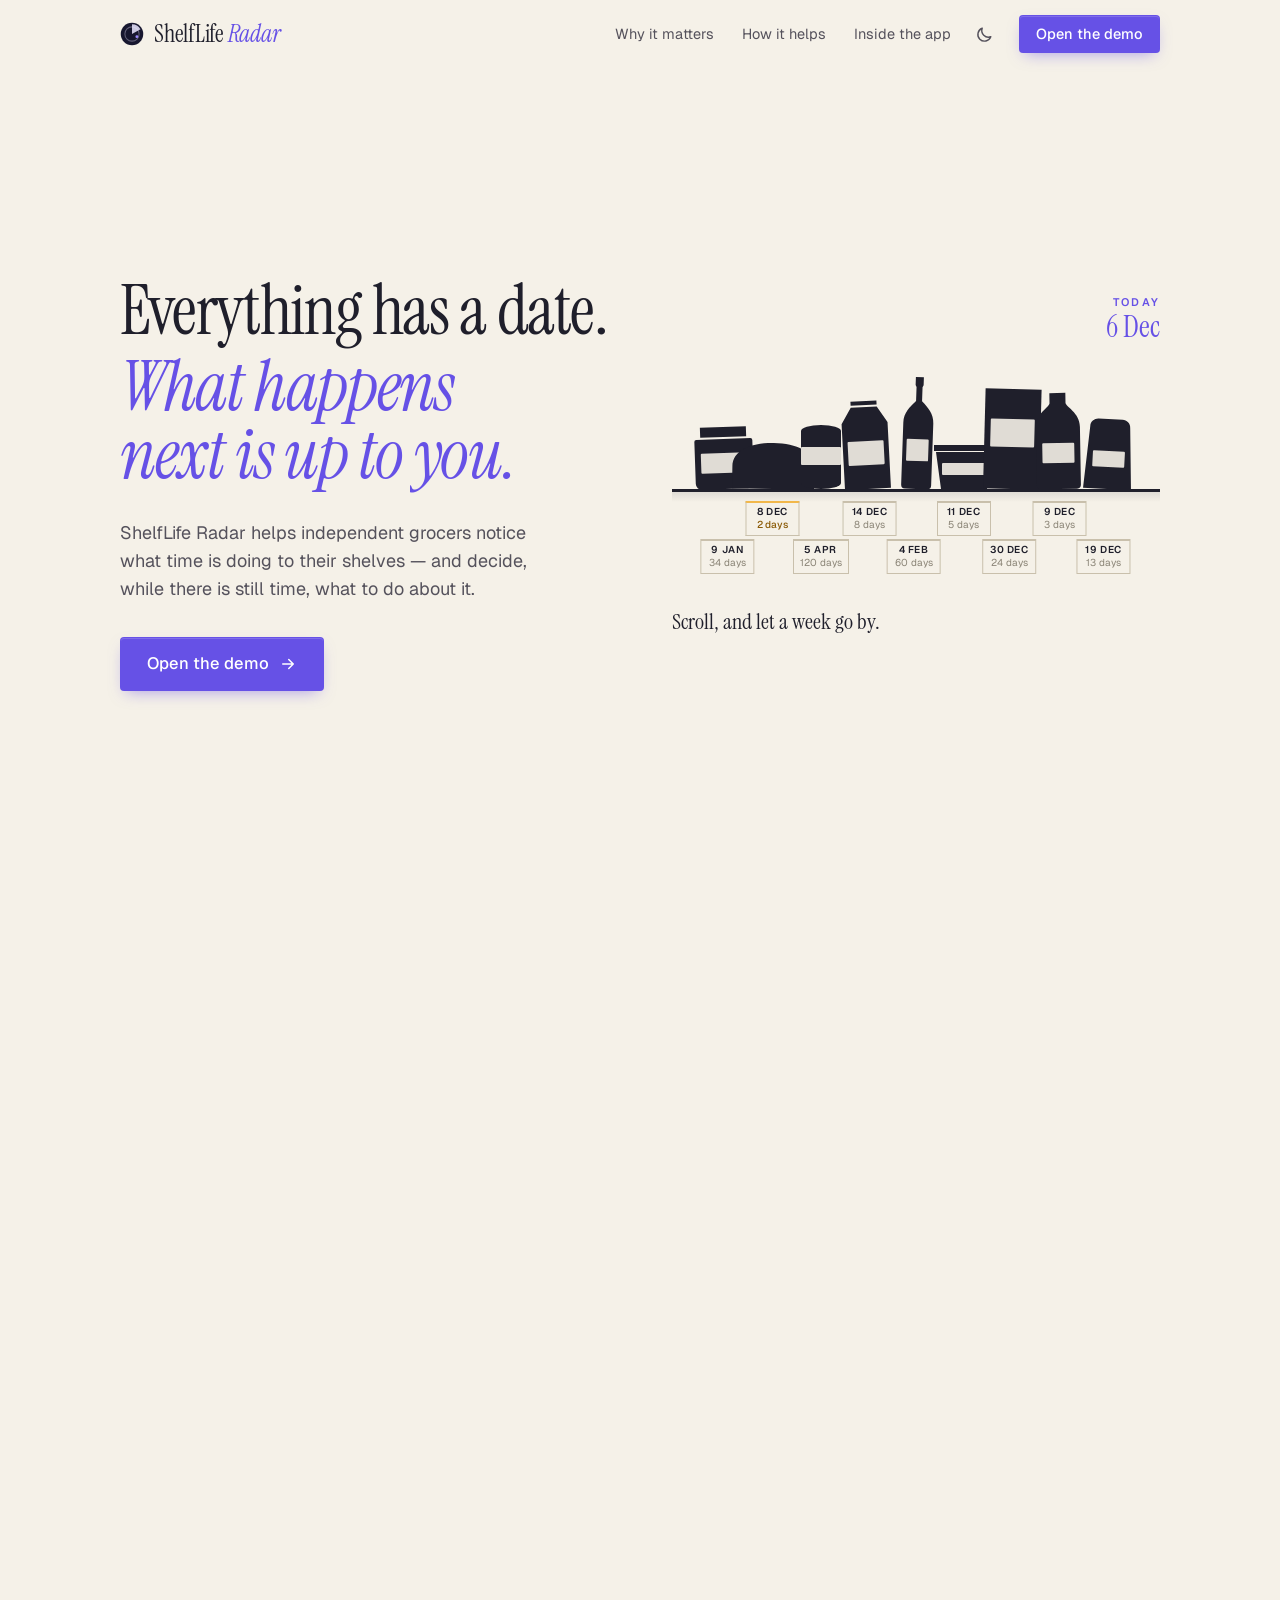
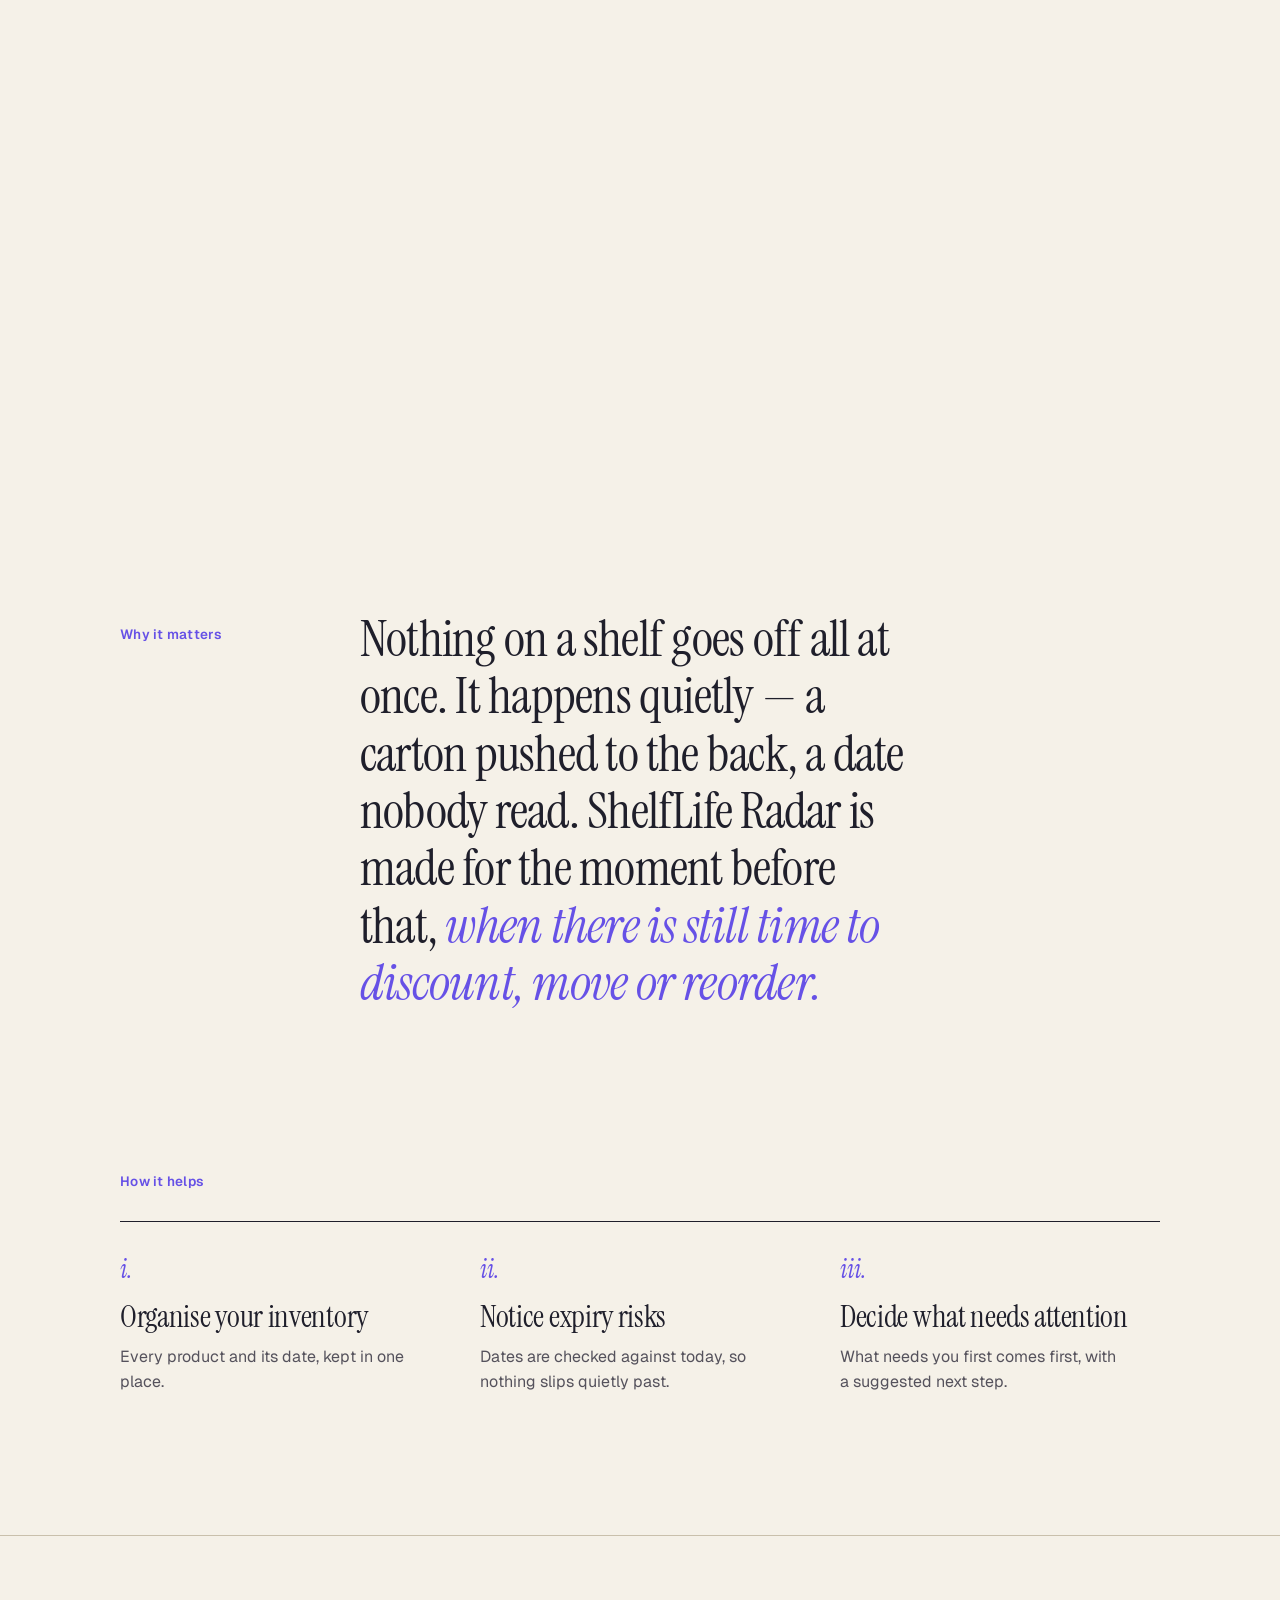
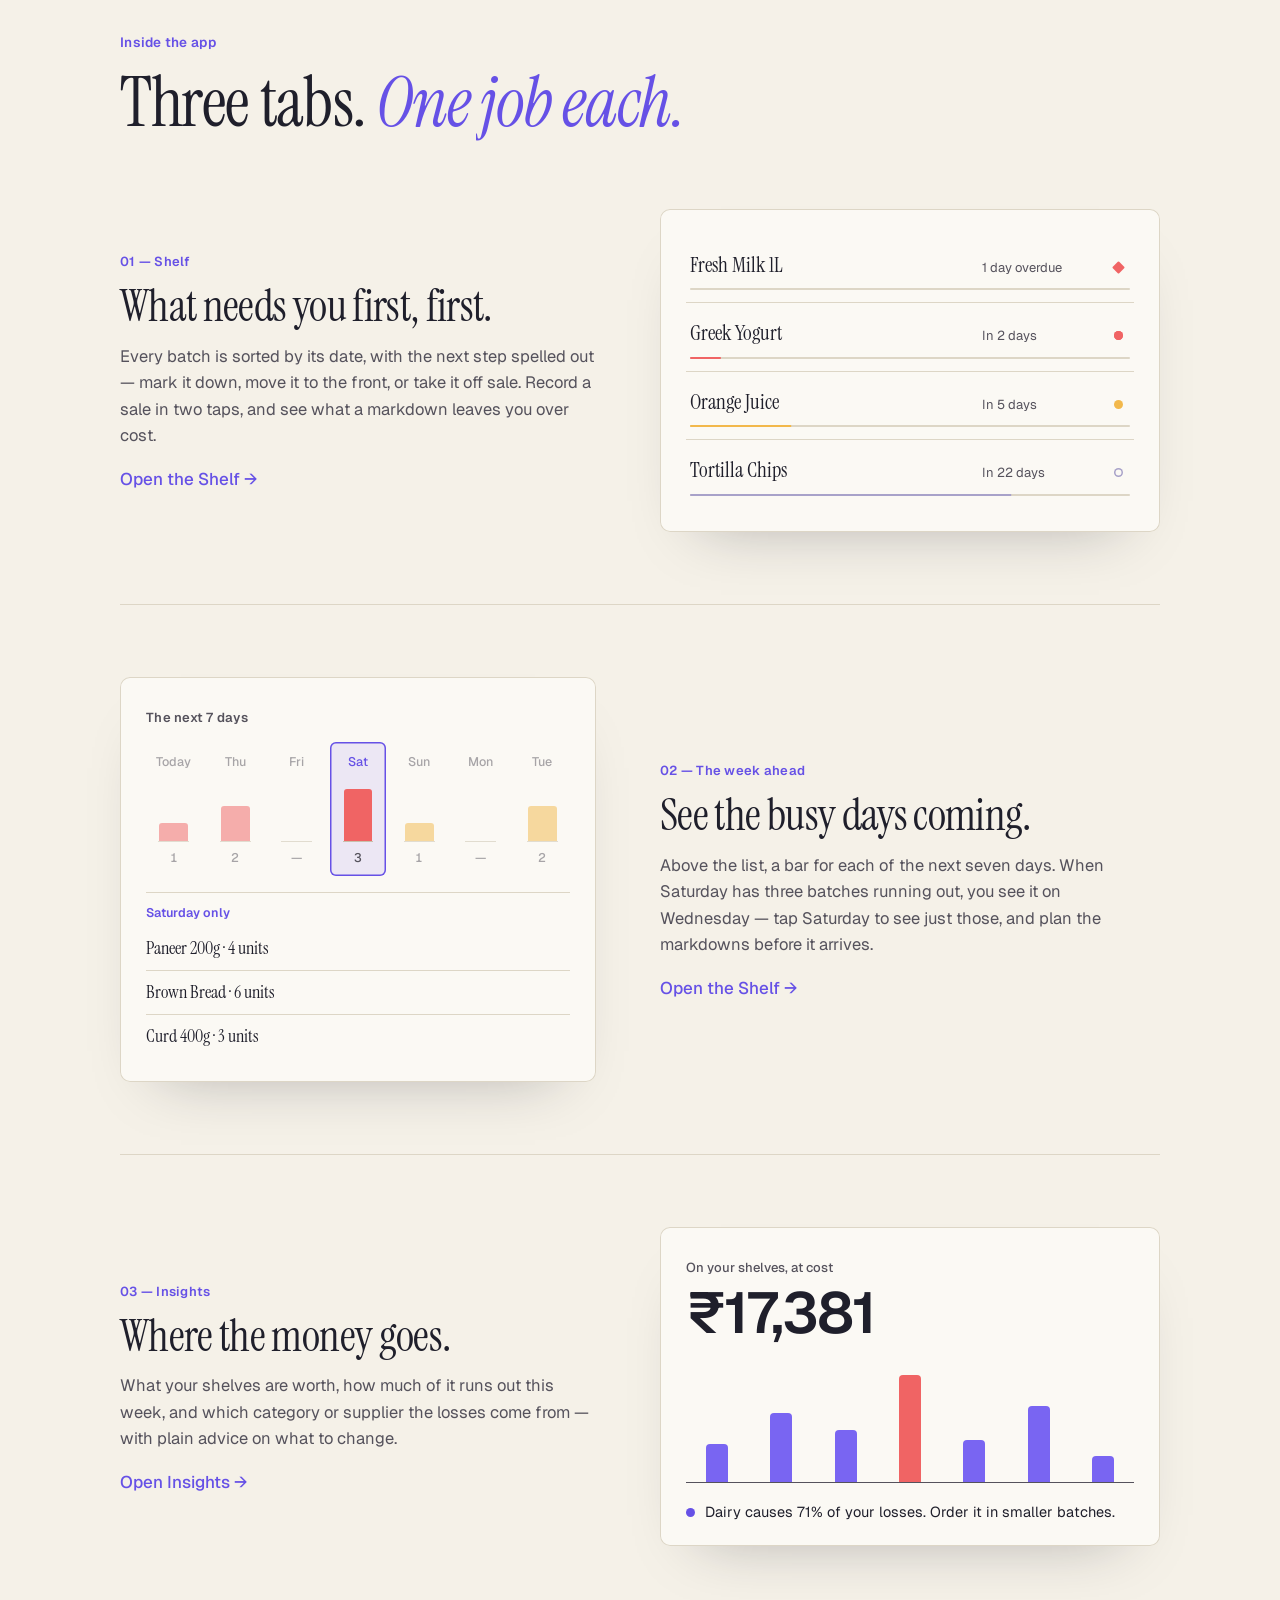
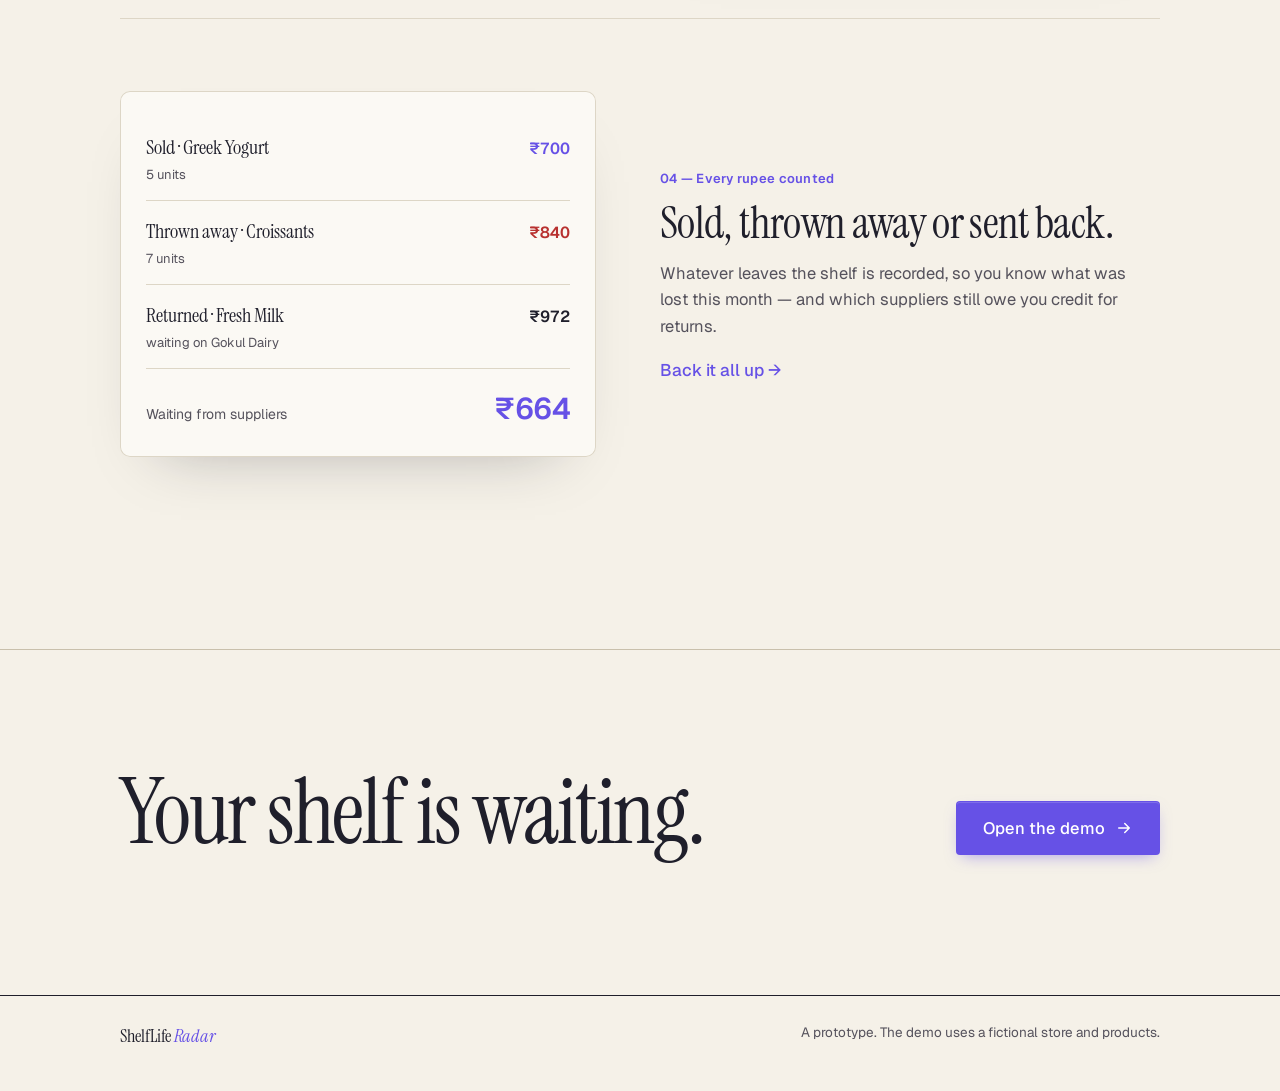
==== commit 0ca7adf3: "Add files via upload" ====
--- a/index.html
+++ b/index.html
@@ -95,7 +95,7 @@
     <section class="inside" id="inside" aria-labelledby="inside-title">
       <div class="wrap">
         <h2 class="kicker" id="inside-title" data-reveal>Inside the app</h2>
-        <p class="inside__lead" data-split>Four pages. <em>One job each.</em></p>
+        <p class="inside__lead" data-split>Three tabs. <em>One job each.</em></p>
 
         <article class="feature" data-feature>
           <div class="feature__copy">
@@ -114,12 +114,12 @@
 
         <article class="feature feature--flip" data-feature>
           <div class="feature__copy">
-            <span class="feature__n">02 — Calendar</span>
+            <span class="feature__n">02 — The week ahead</span>
             <h3 class="feature__title">See the busy days coming.</h3>
-            <p class="feature__text">Every batch is a dot on the day it expires. When Thursday has three dairy batches running out, you know on Monday — and plan the markdowns, the staff and the supplier call.</p>
-            <a class="feature__go" href="calendar.html" data-page-link>Open the Calendar <span aria-hidden="true">→</span></a>
+            <p class="feature__text">Above the list, a bar for each of the next seven days. When Saturday has three batches running out, you see it on Wednesday — tap Saturday to see just those, and plan the markdowns before it arrives.</p>
+            <a class="feature__go" href="demo.html" data-page-link>Open the Shelf <span aria-hidden="true">→</span></a>
           </div>
-          <div class="art art-cal" data-art-cal aria-hidden="true"></div>
+          <div class="art art-week" data-art-week aria-hidden="true"></div>
         </article>
 
         <article class="feature" data-feature>
--- a/css/home.css
+++ b/css/home.css
@@ -261,25 +261,32 @@
 .js .art__row { opacity: 0; transform: translateX(-18px); transition: opacity 0.6s var(--ease) calc(0.35s + var(--r) * 0.1s), transform 0.6s var(--ease) calc(0.35s + var(--r) * 0.1s); }
 .js .feature.is-in .art__row { opacity: 1; transform: none; }
 
-/* 02 — the calendar: the days fall in along the diagonal, then their dots pop */
-.art-cal { display: grid; grid-template-columns: repeat(7, minmax(0, 1fr)); gap: 6px; }
-.art-cal__wd { padding-bottom: 4px; font-size: 11.5px; font-weight: 500; color: var(--muted); text-align: center; }
-.art-cal__day { display: flex; flex-direction: column; justify-content: space-between; aspect-ratio: 1 / 0.9; padding: 6px 6px 7px; border-radius: 5px; background: rgba(255, 255, 255, 0.7); box-shadow: inset 0 0 0 1px var(--rule); }
-.art-cal__day b { font-family: var(--serif); font-weight: 400; font-size: 15px; line-height: 1; }
-.art-cal__day.is-other { opacity: 0.35; }
-.art-cal__day.is-today { background: rgba(121, 101, 242, 0.12); box-shadow: inset 0 0 0 1.5px var(--accent); }
-.art-cal__day.is-today b { color: var(--accent); }
-.art-cal__day > span { display: flex; gap: 3px; flex-wrap: wrap; }
-.art-cal__dot { width: 7px; height: 7px; border-radius: 50%; background: var(--mark-dot); }
-.art-cal__dot--expired { background: var(--coral); border-radius: 1px; transform: rotate(45deg); }
-.art-cal__dot--critical { background: var(--coral); }
-.art-cal__dot--high { background: var(--amber); }
-.art-cal__dot--medium { background: transparent; box-shadow: inset 0 0 0 1.5px var(--amber); }
-.js .art-cal__day { opacity: 0; transform: translateY(8px) scale(0.94); transition: opacity 0.5s var(--ease) calc(0.3s + var(--d) * 45ms), transform 0.5s var(--ease) calc(0.3s + var(--d) * 45ms); }
-.js .feature.is-in .art-cal__day { opacity: 1; transform: none; }
-.js .art-cal__dot { transform: scale(0); transition: transform 0.45s cubic-bezier(0.34, 1.56, 0.64, 1) calc(0.75s + var(--d, 0) * 45ms + var(--j) * 80ms); }
-.js .feature.is-in .art-cal__dot { transform: none; }
-.js .feature.is-in .art-cal__dot--expired { transform: rotate(45deg); }
+/* 02 — the week ahead: the bars grow day by day, then Saturday is chosen and the list narrows to it */
+.art-week__title { font-size: 13px; font-weight: 600; letter-spacing: 0.02em; color: var(--ink-soft); }
+.art-week__days { display: grid; grid-template-columns: repeat(7, minmax(0, 1fr)); gap: 6px; margin-top: 12px; }
+.art-week__day { display: grid; justify-items: center; gap: 6px; padding: 10px 2px 8px; border-radius: 6px; transition: background-color 0.4s ease 1.7s, box-shadow 0.4s ease 1.7s, opacity 0.4s ease 1.7s; }
+.art-week__day em { font-style: normal; font-size: 12.5px; font-weight: 500; color: var(--ink-soft); }
+.art-week__day b { font-size: 12.5px; font-weight: 500; color: var(--ink-soft); font-variant-numeric: tabular-nums; }
+.art-week__bar { position: relative; display: flex; align-items: flex-end; justify-content: center; width: 100%; height: 64px; }
+.art-week__bar::before { content: ""; position: absolute; left: 20%; right: 20%; bottom: 0; height: 1px; background: var(--rule-strong); }
+.art-week__bar i { display: block; width: 56%; max-width: 30px; height: calc(var(--n) * 17px + 2px); border-radius: 3px 3px 0 0; background: var(--mark-bar); transform: scaleY(0); transform-origin: bottom; transition: transform 0.9s cubic-bezier(0.34, 1.3, 0.64, 1) calc(0.45s + var(--i) * 80ms); }
+.art-week__day--none .art-week__bar i { height: 0; }
+.art-week__day--critical .art-week__bar i { background: var(--coral); }
+.art-week__day--high .art-week__bar i { background: var(--amber); }
+.feature.is-in .art-week__bar i { transform: none; }
+.feature.is-in .art-week__day.is-chosen { background: rgba(121, 101, 242, 0.12); box-shadow: inset 0 0 0 1.5px var(--accent); }
+.feature.is-in .art-week__day.is-chosen em { color: var(--accent); }
+.feature.is-in .art-week__day:not(.is-chosen) { opacity: 0.5; }
+.art-week__list { display: grid; gap: 0; margin-top: 16px; border-top: 1px solid var(--rule); }
+.art-week__list span { padding: 10px 0 4px; font-size: 12.5px; font-weight: 600; color: var(--accent); }
+.art-week__list i { padding: 7px 0; font-style: normal; font-family: var(--serif); font-size: 18px; border-bottom: 1px solid var(--rule); }
+.art-week__list i:last-child { border-bottom: 0; }
+.js .art-week__list > * { opacity: 0; transform: translateY(8px); transition: opacity 0.5s var(--ease), transform 0.5s var(--ease); }
+.js .feature.is-in .art-week__list > * { opacity: 1; transform: none; }
+.js .feature.is-in .art-week__list > :nth-child(1) { transition-delay: 1.9s; }
+.js .feature.is-in .art-week__list > :nth-child(2) { transition-delay: 2s; }
+.js .feature.is-in .art-week__list > :nth-child(3) { transition-delay: 2.1s; }
+.js .feature.is-in .art-week__list > :nth-child(4) { transition-delay: 2.2s; }
 
 /* 03 — insights: the number counts up, the bars grow, the advice slides in */
 .art-ins__label { font-size: 13px; font-weight: 500; color: var(--ink-soft); }
@@ -312,10 +319,9 @@
   .art { padding: 18px 16px 18px; }
   .art__row { grid-template-columns: minmax(0, 1fr) 6.2rem 14px; }
   .art__row b { font-size: 18px; }
-  .art-cal { gap: 3px; }
-  .art-cal__day { padding: 4px; }
-  .art-cal__day b { font-size: 12.5px; }
-  .art-cal__dot { width: 5px; height: 5px; }
+  .art-week__days { gap: 2px; }
+  .art-week__day em, .art-week__day b { font-size: 11px; }
+  .art-week__list i { font-size: 16px; }
 }
 
 /* ---------- Light / dark switch in the nav ---------- */
@@ -332,5 +338,4 @@
 [data-theme="dark"] .scene__plank::after { background: linear-gradient(rgba(0, 0, 0, 0.35), transparent); }
 [data-theme="dark"] .item.is-expired .item__shape path { fill: #4f4b59; }
 [data-theme="dark"] .art { background: #1d1c25; box-shadow: inset 0 0 0 1px var(--rule), 0 30px 60px -40px rgba(0, 0, 0, 0.8); }
-[data-theme="dark"] .art-cal__day { background: rgba(255, 255, 255, 0.03); }
-[data-theme="dark"] .art-cal__day.is-today { background: rgba(168, 152, 255, 0.14); }
+[data-theme="dark"] .feature.is-in .art-week__day.is-chosen { background: rgba(168, 152, 255, 0.14); }
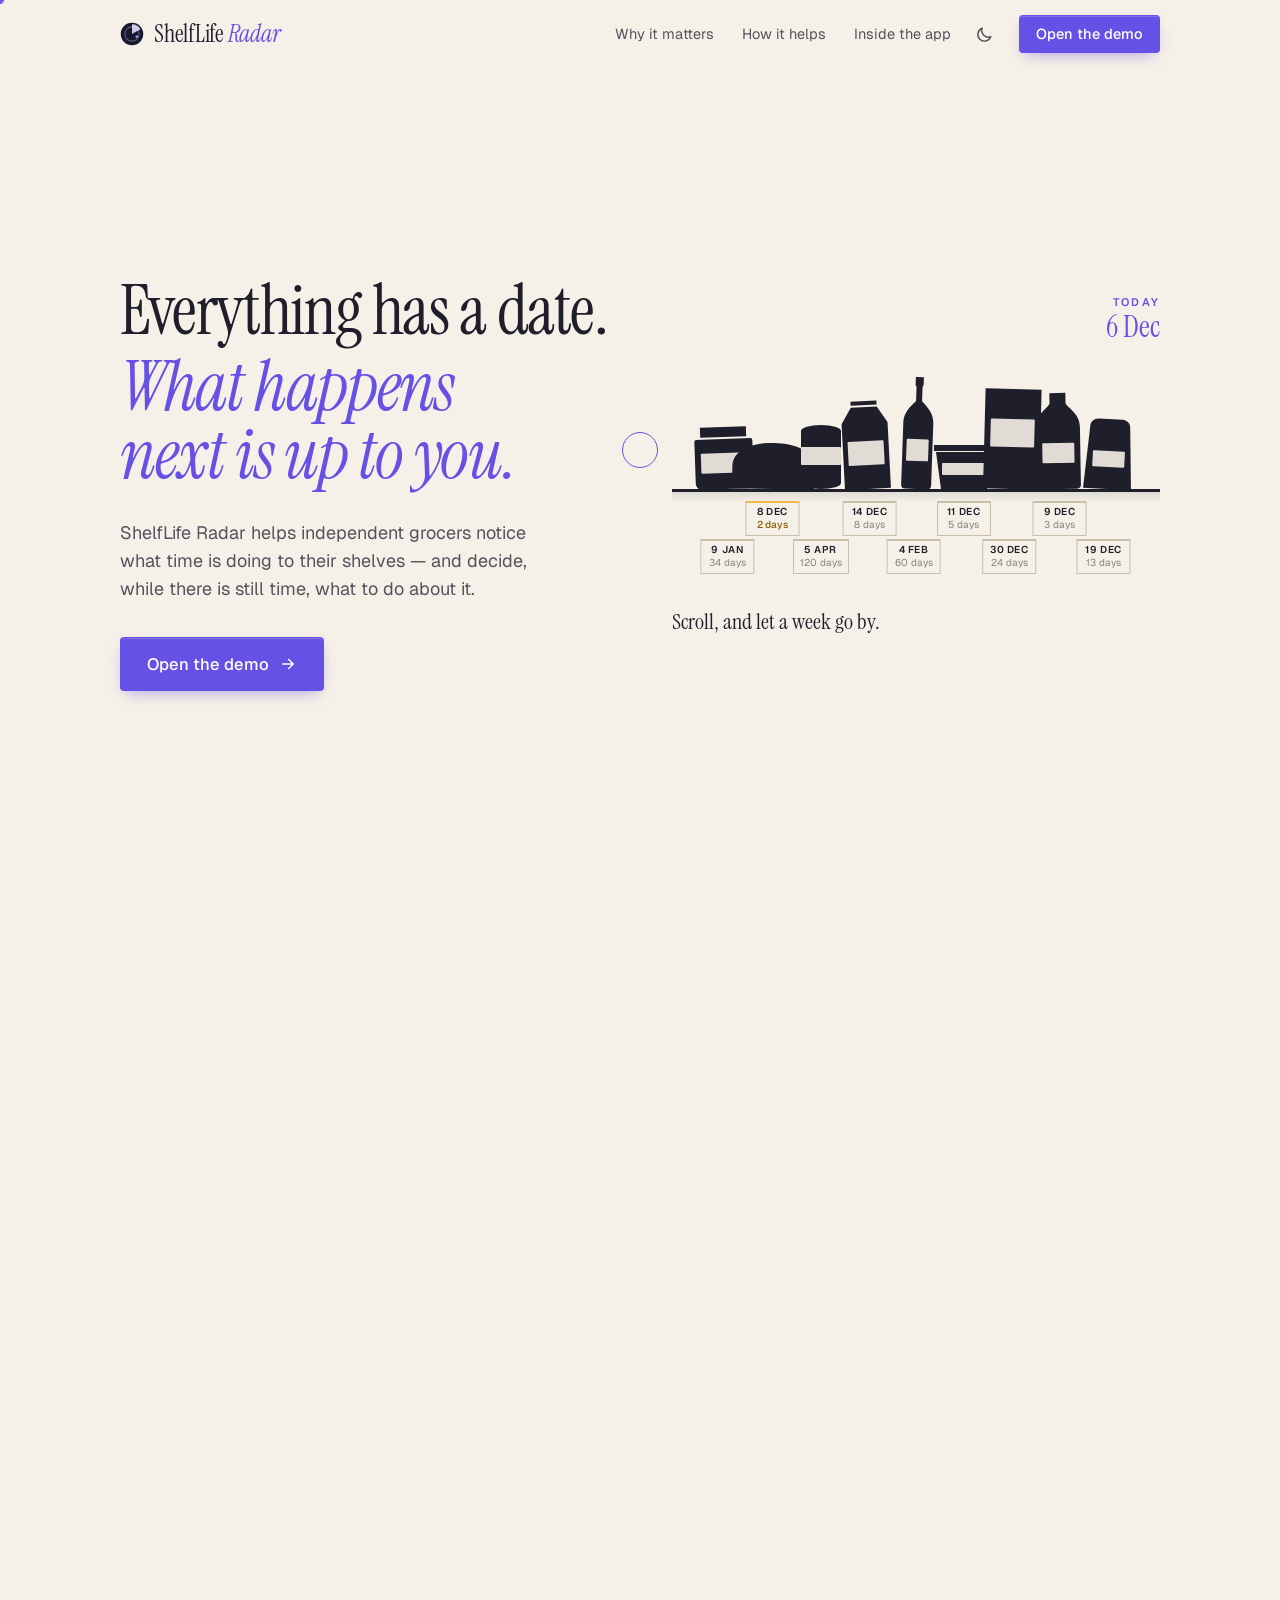
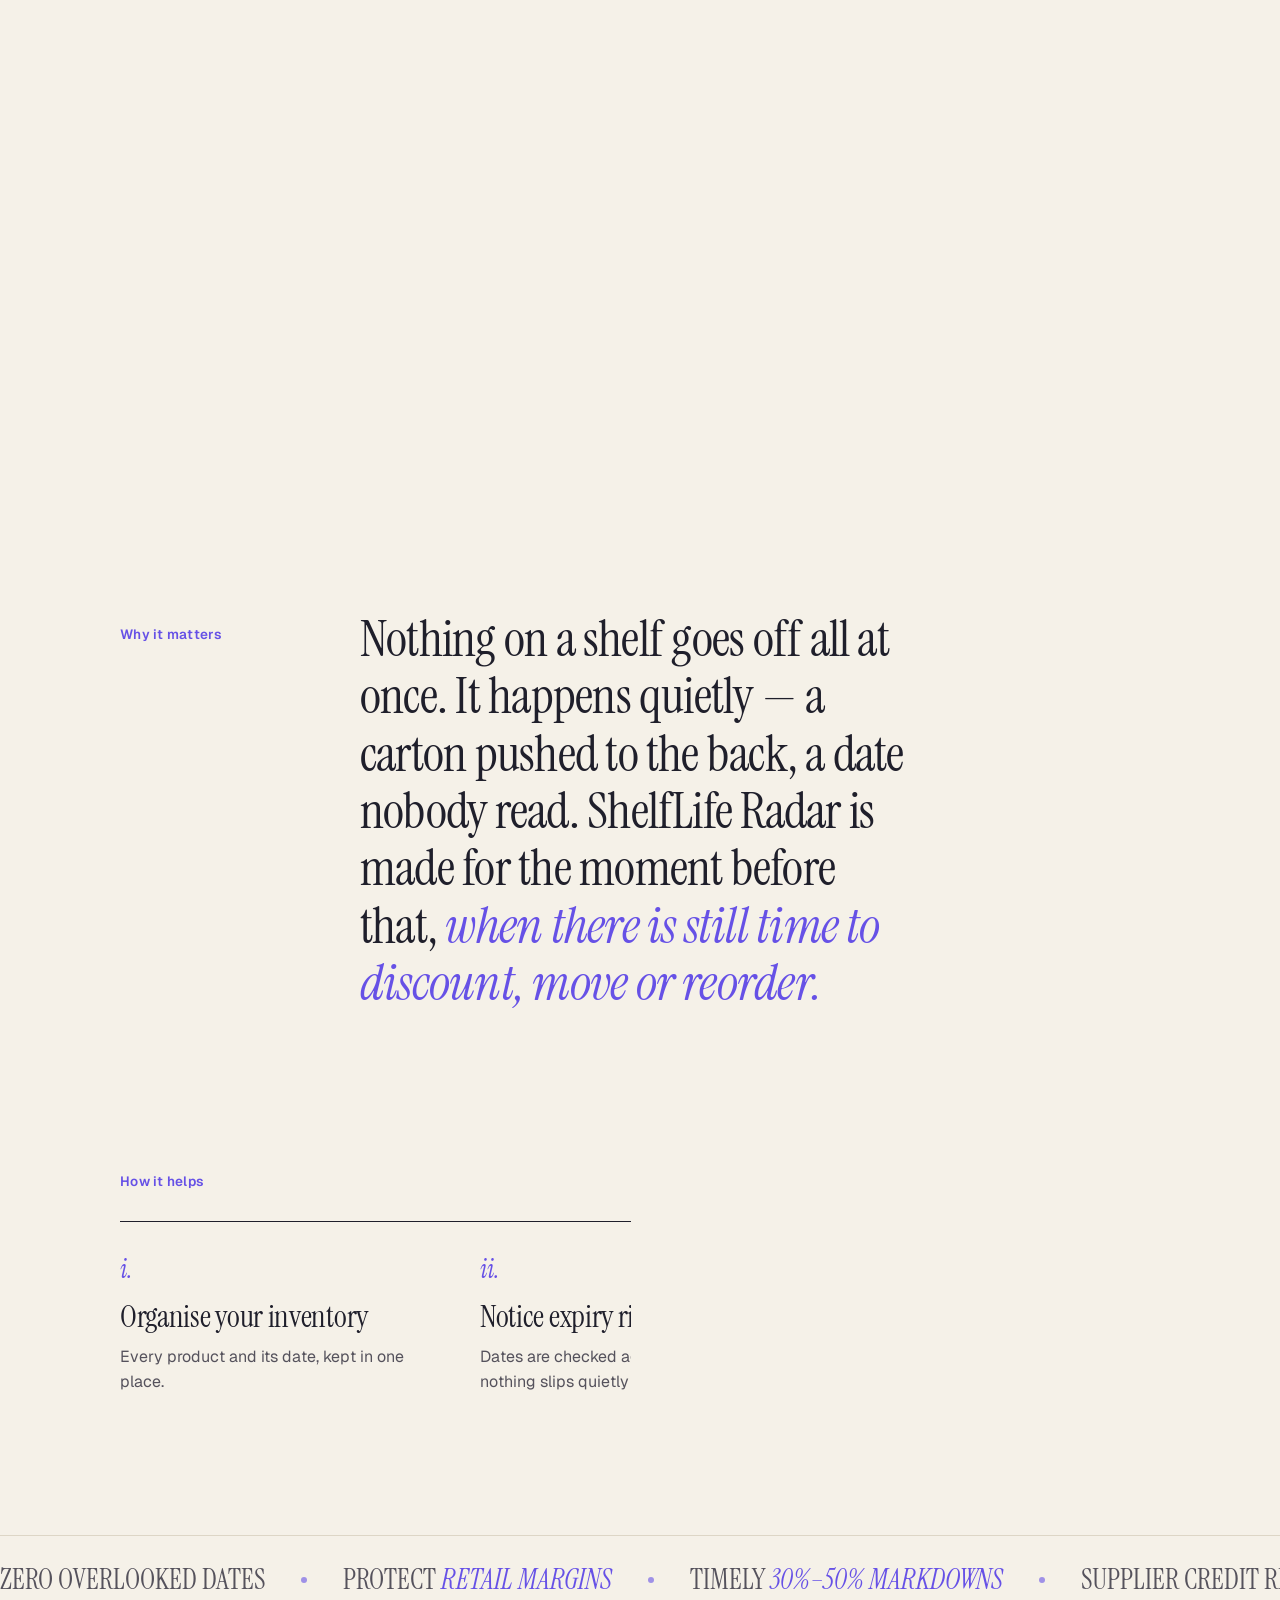
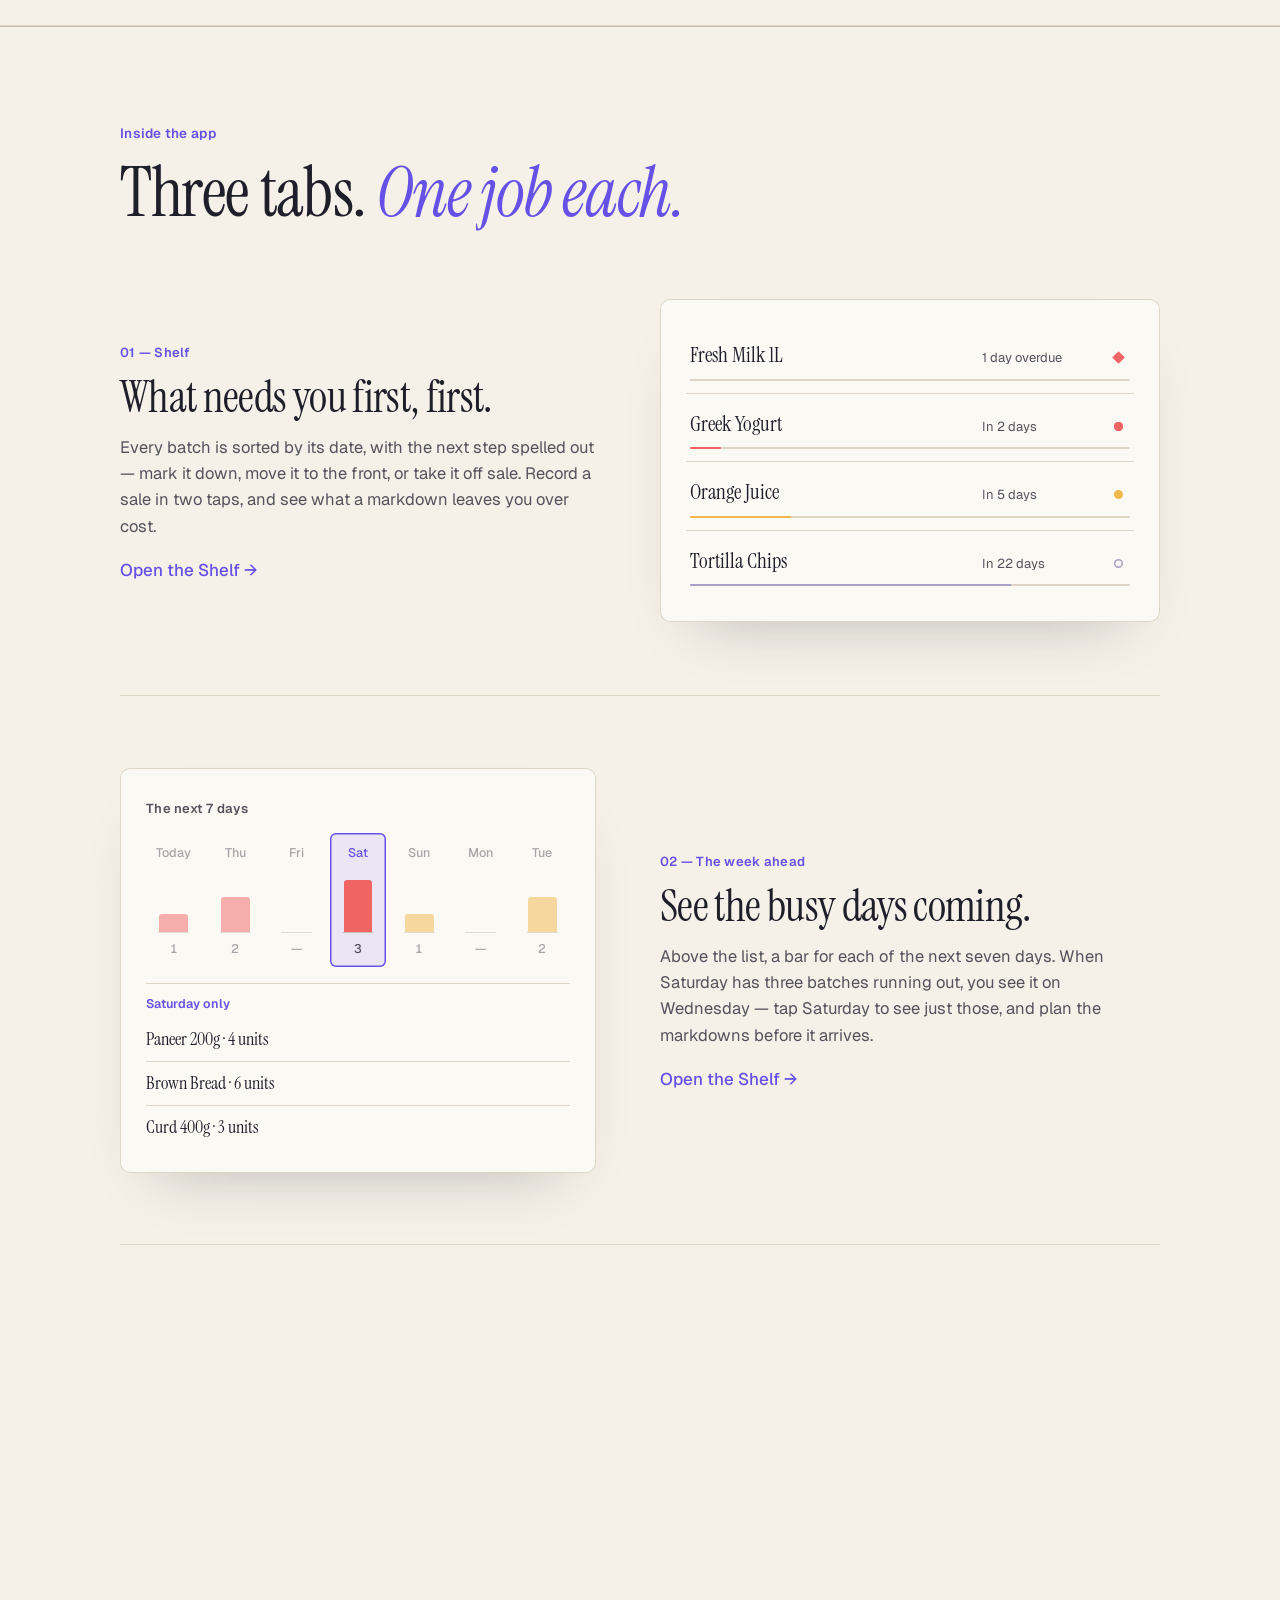
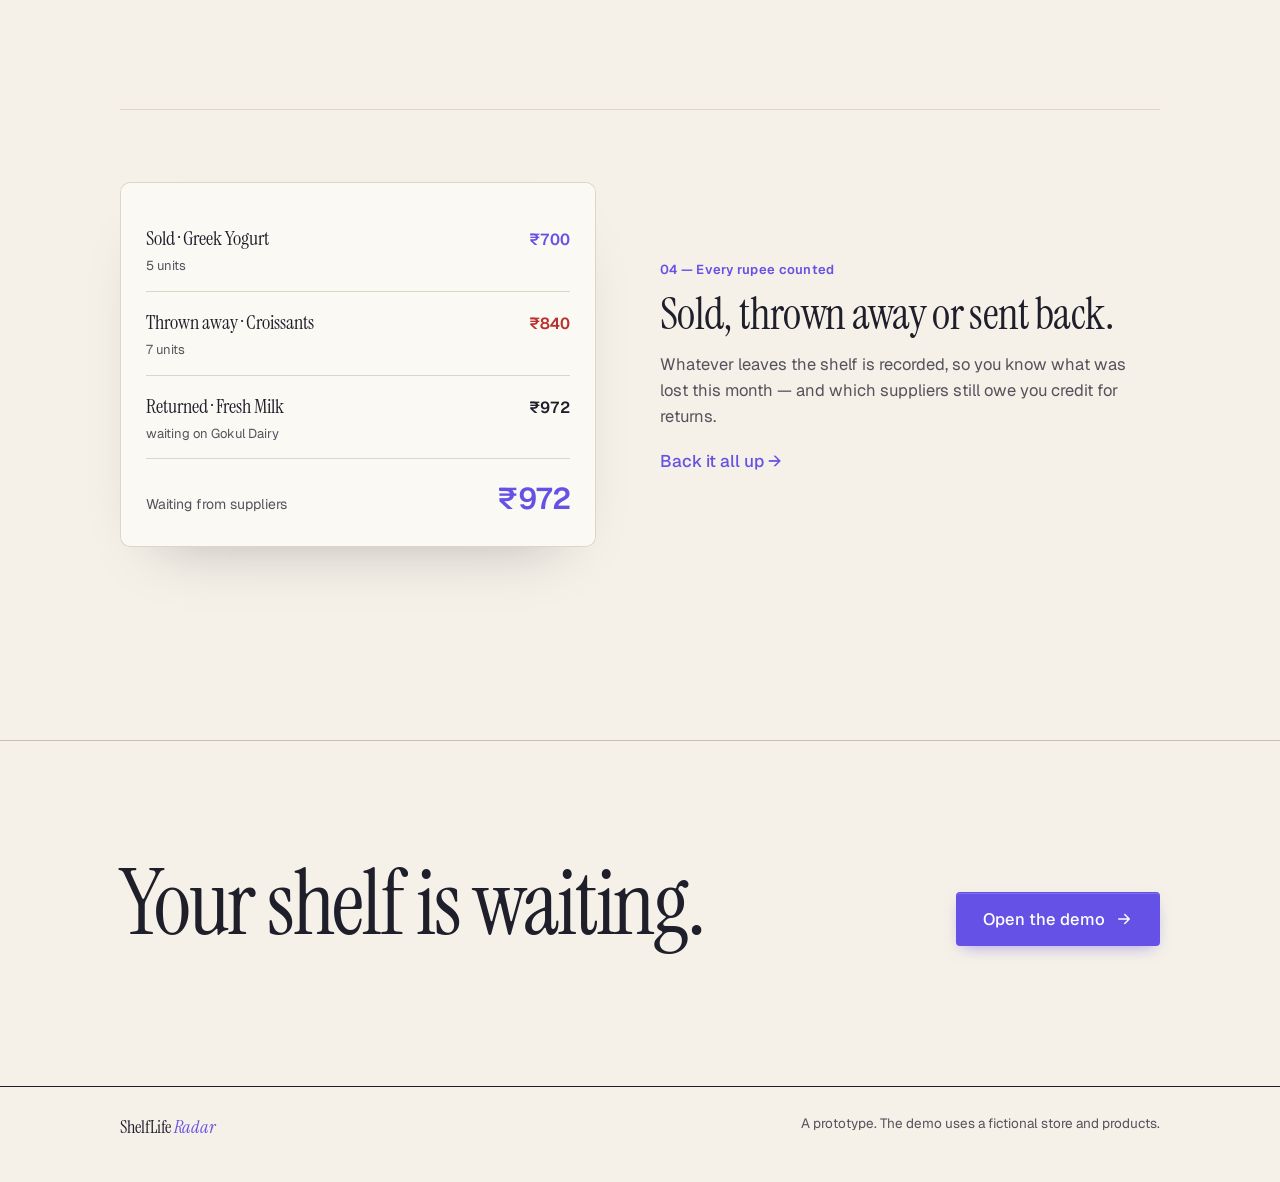
==== commit 9e598281: "Add files via upload" ====
--- a/index.html
+++ b/index.html
@@ -13,6 +13,7 @@
   <link href="https://fonts.googleapis.com/css2?family=Instrument+Serif:ital@0;1&family=Geist:wght@400;500;600&display=swap" rel="stylesheet" />
   <link rel="stylesheet" href="css/styles.css" />
   <link rel="stylesheet" href="css/home.css" />
+  <link rel="stylesheet" href="css/interactive.css" />
   <link rel="prefetch" href="demo.html" />
   <script>(function (d) { d.classList.add("js"); var t; try { t = localStorage.getItem("shelflife-theme"); } catch (e) {} if (t !== "light" && t !== "dark") t = window.matchMedia && matchMedia("(prefers-color-scheme: dark)").matches ? "dark" : "light"; d.setAttribute("data-theme", t); })(document.documentElement);</script>
 </head>
@@ -38,7 +39,7 @@
       <button type="button" class="theme-toggle" data-theme-toggle aria-label="Switch to dark mode" title="Switch to dark mode">
         <svg viewBox="0 0 20 20" aria-hidden="true"><path class="theme-toggle__moon" d="M16.6 12.4A7 7 0 0 1 7.6 3.4a7 7 0 1 0 9 9Z" /><g class="theme-toggle__sun"><circle cx="10" cy="10" r="3.6" /><path d="M10 1.8v1.8M10 16.4v1.8M1.8 10h1.8M16.4 10h1.8M4.2 4.2l1.3 1.3M14.5 14.5l1.3 1.3M4.2 15.8l1.3-1.3M14.5 5.5l1.3-1.3" /></g></svg>
       </button>
-      <a href="demo.html" class="btn btn--primary btn--sm" data-page-link>Open the demo</a>
+      <a href="demo.html" class="btn btn--primary btn--sm btn-magnetic" data-page-link>Open the demo</a>
     </div>
   </header>
 
@@ -51,7 +52,7 @@
             <h1 class="hero__title" id="hero-title" data-split data-hero>Everything has a date. <em>What happens next is up to you.</em></h1>
             <p class="hero__lead hero-in" style="--d:760ms">ShelfLife Radar helps independent grocers notice what time is doing to their shelves — and decide, while there is still time, what to do about it.</p>
             <div class="hero__cta hero-in" style="--d:880ms">
-              <a href="demo.html" class="btn btn--primary btn--lg" data-page-link>
+              <a href="demo.html" class="btn btn--primary btn--lg btn-magnetic" data-page-link>
                 Open the demo
                 <svg class="btn__arrow" viewBox="0 0 24 24" aria-hidden="true"><path d="M5 12h14M13 6l6 6-6 6" /></svg>
               </a>
@@ -91,6 +92,28 @@
       </div>
     </section>
 
+    <!-- Kinetic Marquee Strip (Awwwards-style ribbon) -->
+    <div class="marquee-wrap" aria-hidden="true">
+      <div class="marquee-track">
+        <div class="marquee-content">
+          <span>ZERO OVERLOOKED DATES</span><span class="marquee-dot"></span>
+          <span>PROTECT <em>RETAIL MARGINS</em></span><span class="marquee-dot"></span>
+          <span>TIMELY <em>30%–50% MARKDOWNS</em></span><span class="marquee-dot"></span>
+          <span>SUPPLIER CREDIT RECOVERY</span><span class="marquee-dot"></span>
+          <span>FRESHNESS <em>RADAR</em></span><span class="marquee-dot"></span>
+          <span>ZERO FOOD WASTE</span><span class="marquee-dot"></span>
+        </div>
+        <div class="marquee-content">
+          <span>ZERO OVERLOOKED DATES</span><span class="marquee-dot"></span>
+          <span>PROTECT <em>RETAIL MARGINS</em></span><span class="marquee-dot"></span>
+          <span>TIMELY <em>30%–50% MARKDOWNS</em></span><span class="marquee-dot"></span>
+          <span>SUPPLIER CREDIT RECOVERY</span><span class="marquee-dot"></span>
+          <span>FRESHNESS <em>RADAR</em></span><span class="marquee-dot"></span>
+          <span>ZERO FOOD WASTE</span><span class="marquee-dot"></span>
+        </div>
+      </div>
+    </div>
+
     <!-- Inside the app: four pages, one job each. Each picture is drawn in HTML/CSS and comes alive as it scrolls in. -->
     <section class="inside" id="inside" aria-labelledby="inside-title">
       <div class="wrap">
@@ -104,7 +127,7 @@
             <p class="feature__text">Every batch is sorted by its date, with the next step spelled out — mark it down, move it to the front, or take it off sale. Record a sale in two taps, and see what a markdown leaves you over cost.</p>
             <a class="feature__go" href="demo.html" data-page-link>Open the Shelf <span aria-hidden="true">→</span></a>
           </div>
-          <div class="art art-shelf" aria-hidden="true">
+          <div class="art art-shelf" data-tilt aria-hidden="true">
             <div class="art__row" style="--r:0;--f:0"><b>Fresh Milk 1L</b><span class="is-red">1 day overdue</span><i class="art__fuse"></i><em class="art__dot art__dot--expired"></em></div>
             <div class="art__row" style="--r:1;--f:.07"><b>Greek Yogurt</b><span class="is-red">In 2 days</span><i class="art__fuse"></i><em class="art__dot art__dot--critical"></em></div>
             <div class="art__row" style="--r:2;--f:.23"><b>Orange Juice</b><span class="is-amber">In 5 days</span><i class="art__fuse"></i><em class="art__dot art__dot--high"></em></div>
@@ -119,7 +142,7 @@
             <p class="feature__text">Above the list, a bar for each of the next seven days. When Saturday has three batches running out, you see it on Wednesday — tap Saturday to see just those, and plan the markdowns before it arrives.</p>
             <a class="feature__go" href="demo.html" data-page-link>Open the Shelf <span aria-hidden="true">→</span></a>
           </div>
-          <div class="art art-week" data-art-week aria-hidden="true"></div>
+          <div class="art art-week" data-art-week data-tilt aria-hidden="true"></div>
         </article>
 
         <article class="feature" data-feature>
@@ -129,7 +152,7 @@
             <p class="feature__text">What your shelves are worth, how much of it runs out this week, and which category or supplier the losses come from — with plain advice on what to change.</p>
             <a class="feature__go" href="insights.html" data-page-link>Open Insights <span aria-hidden="true">→</span></a>
           </div>
-          <div class="art art-ins" aria-hidden="true">
+          <div class="art art-ins" data-tilt aria-hidden="true">
             <span class="art-ins__label">On your shelves, at cost</span>
             <b class="art-ins__value" data-count-to="25452">₹25,452</b>
             <div class="art-ins__bars"><i style="--h:.32;--b:0"></i><i style="--h:.58;--b:1"></i><i style="--h:.44;--b:2"></i><i style="--h:.9;--b:3"></i><i style="--h:.36;--b:4"></i><i style="--h:.64;--b:5"></i><i style="--h:.22;--b:6"></i></div>
@@ -144,7 +167,7 @@
             <p class="feature__text">Whatever leaves the shelf is recorded, so you know what was lost this month — and which suppliers still owe you credit for returns.</p>
             <a class="feature__go" href="settings.html" data-page-link>Back it all up <span aria-hidden="true">→</span></a>
           </div>
-          <div class="art art-ledger" aria-hidden="true">
+          <div class="art art-ledger" data-tilt aria-hidden="true">
             <div class="art-ledger__line" style="--r:0"><b>Sold · Greek Yogurt</b><span>5 units</span><strong class="is-violet">₹700</strong></div>
             <div class="art-ledger__line" style="--r:1"><b>Thrown away · Croissants</b><span>7 units</span><strong class="is-red">₹840</strong></div>
             <div class="art-ledger__line" style="--r:2"><b>Returned · Fresh Milk</b><span>waiting on Gokul Dairy</span><strong>₹972</strong></div>
@@ -158,7 +181,7 @@
     <section class="end" aria-labelledby="end-title">
       <div class="wrap end__inner">
         <h2 class="end__title" id="end-title" data-split>Your shelf is waiting.</h2>
-        <a href="demo.html" class="btn btn--primary btn--lg end__btn" data-page-link data-reveal style="--d:300ms">
+        <a href="demo.html" class="btn btn--primary btn--lg end__btn btn-magnetic" data-page-link data-reveal style="--d:300ms">
           Open the demo
           <svg class="btn__arrow" viewBox="0 0 24 24" aria-hidden="true"><path d="M5 12h14M13 6l6 6-6 6" /></svg>
         </a>
@@ -175,5 +198,6 @@
 
   <script src="js/main.js"></script>
   <script src="js/home.js"></script>
+  <script src="js/interactive.js"></script>
 </body>
 </html>
--- a/css/interactive.css
+++ b/css/interactive.css
@@ -0,0 +1,267 @@
+/* =========================================================
+   ShelfLife Radar — Luxury Motion & Cursor Hover System
+   Active across the entire site (Home, Store, Insights, Settings)
+   - Custom Fluid Magnetic Cursor (Dot + Inertia Ring)
+   - 3D Perspective Card Tilt with Specular Mouse Glare
+   - Magnetic Interactive Buttons & Tabs
+   - Kinetic Infinite Marquee Strip
+   - Tactile Micro-Interactions across all cards, lists, & controls
+   ========================================================= */
+
+/* ---------- Custom Fluid Cursor ---------- */
+@media (pointer: fine) {
+  body.has-custom-cursor,
+  body.has-custom-cursor a,
+  body.has-custom-cursor button,
+  body.has-custom-cursor input,
+  body.has-custom-cursor [role="button"],
+  body.has-custom-cursor .tab,
+  body.has-custom-cursor .apptab,
+  body.has-custom-cursor .info {
+    cursor: none !important;
+  }
+}
+
+.custom-cursor-dot {
+  position: fixed;
+  top: 0;
+  left: 0;
+  width: 7px;
+  height: 7px;
+  background-color: var(--accent, var(--violet));
+  border-radius: 50%;
+  pointer-events: none;
+  z-index: 99999;
+  transform: translate(-50%, -50%);
+  transition: opacity 0.3s ease, transform 0.15s ease, background-color 0.25s ease;
+  will-change: transform;
+}
+
+.custom-cursor-ring {
+  position: fixed;
+  top: 0;
+  left: 0;
+  width: 36px;
+  height: 36px;
+  border: 1.5px solid var(--accent, var(--violet));
+  border-radius: 50%;
+  pointer-events: none;
+  z-index: 99998;
+  transform: translate(-50%, -50%);
+  transition: width 0.3s var(--ease), height 0.3s var(--ease), border-color 0.3s ease, background-color 0.3s ease, opacity 0.3s ease;
+  will-change: transform, width, height;
+}
+
+/* Cursor Hover States */
+body.cursor-hover-link .custom-cursor-ring {
+  width: 54px;
+  height: 54px;
+  background-color: rgba(121, 101, 242, 0.08);
+  border-color: var(--accent, var(--violet));
+}
+body.cursor-hover-btn .custom-cursor-ring {
+  width: 62px;
+  height: 62px;
+  background-color: rgba(121, 101, 242, 0.15);
+  border-color: var(--accent, var(--violet));
+}
+body.cursor-hover-btn .custom-cursor-dot {
+  transform: translate(-50%, -50%) scale(1.6);
+  background-color: #ffffff;
+}
+body.cursor-hover-text .custom-cursor-ring {
+  width: 78px;
+  height: 78px;
+  border-color: rgba(121, 101, 242, 0.3);
+  background-color: rgba(121, 101, 242, 0.06);
+  backdrop-filter: invert(0.08);
+}
+body.cursor-hover-card .custom-cursor-ring {
+  width: 64px;
+  height: 64px;
+  border-width: 1px;
+  border-style: dashed;
+  border-color: var(--accent, var(--violet));
+}
+body.cursor-hover-input .custom-cursor-ring {
+  width: 44px;
+  height: 44px;
+  border-radius: 8px;
+  border-color: var(--accent, var(--violet));
+  background-color: rgba(121, 101, 242, 0.06);
+}
+
+/* ---------- 3D Tilt & Specular Cursor Light Glare ---------- */
+[data-tilt],
+.figure,
+.pageblock,
+.art {
+  transform-style: preserve-3d;
+  transition: transform 0.22s cubic-bezier(0.16, 1, 0.3, 1), box-shadow 0.3s ease;
+  will-change: transform;
+  position: relative;
+}
+[data-tilt]:hover,
+.figure:hover,
+.pageblock:hover,
+.art:hover {
+  box-shadow: 0 20px 40px -12px rgba(23, 23, 47, 0.09);
+}
+:root[data-theme="dark"] [data-tilt]:hover,
+:root[data-theme="dark"] .figure:hover,
+:root[data-theme="dark"] .pageblock:hover,
+:root[data-theme="dark"] .art:hover {
+  box-shadow: 0 20px 40px -12px rgba(0, 0, 0, 0.55);
+}
+.tilt-glare {
+  position: absolute;
+  inset: 0;
+  pointer-events: none;
+  border-radius: inherit;
+  opacity: 0;
+  background: radial-gradient(circle 280px at var(--mouse-x, 50%) var(--mouse-y, 50%), rgba(255, 255, 255, 0.2), transparent 75%);
+  transition: opacity 0.35s ease;
+  z-index: 5;
+}
+:root[data-theme="dark"] .tilt-glare {
+  background: radial-gradient(circle 280px at var(--mouse-x, 50%) var(--mouse-y, 50%), rgba(168, 152, 255, 0.14), transparent 75%);
+}
+[data-tilt]:hover .tilt-glare,
+.figure:hover .tilt-glare,
+.pageblock:hover .tilt-glare,
+.art:hover .tilt-glare {
+  opacity: 1;
+}
+
+/* ---------- Magnetic Elements ---------- */
+.btn-magnetic,
+.btn,
+.apptab,
+.tab,
+.mast__brand,
+.theme-toggle,
+.info {
+  transition: transform 0.22s cubic-bezier(0.16, 1, 0.3, 1), box-shadow 0.22s ease;
+  will-change: transform;
+}
+.btn:hover,
+.btn-magnetic:hover {
+  box-shadow: 0 8px 20px -6px rgba(102, 81, 230, 0.4);
+}
+
+/* ---------- App Tabs Hover Micro-interaction ---------- */
+.apptab {
+  border-radius: 6px;
+  transition: background-color 0.2s ease, transform 0.2s ease;
+}
+.apptab:hover {
+  transform: translateY(-1px);
+}
+
+/* Week Ahead Bar Hover ---------- */
+.week__day {
+  transition: transform 0.25s var(--ease), background-color 0.2s ease;
+  cursor: pointer;
+}
+.week__day:hover {
+  transform: translateY(-3px) scale(1.03);
+}
+
+/* Product & Batch Row Hover Interaction ---------- */
+.product,
+.batch,
+.item,
+.advices li,
+.art__row,
+.art-ledger__line,
+.step {
+  transition: transform 0.25s var(--ease), background-color 0.2s ease, box-shadow 0.25s ease;
+}
+.product:hover,
+.batch:hover {
+  transform: translateY(-2px);
+}
+.advices li:hover {
+  transform: translateX(4px);
+  background: rgba(121, 101, 242, 0.04);
+  border-radius: 6px;
+}
+.step:hover {
+  transform: translateY(-4px);
+  background: rgba(121, 101, 242, 0.035);
+  border-radius: 8px;
+}
+:root[data-theme="dark"] .step:hover {
+  background: rgba(168, 152, 255, 0.05);
+}
+.step:hover .step__n {
+  color: var(--accent, var(--violet));
+  display: inline-block;
+  transform: scale(1.12);
+  transition: transform 0.25s var(--ease);
+}
+
+/* Date Stamp Hover ---------- */
+.stamp {
+  transition: transform 0.3s var(--ease), box-shadow 0.3s ease;
+  cursor: pointer;
+}
+.stamp:hover {
+  transform: translateY(-2px) scale(1.02);
+}
+
+/* Input Focus & Hover ---------- */
+.find,
+input[type="search"],
+input[type="text"] {
+  transition: border-color 0.25s ease, box-shadow 0.25s ease, transform 0.2s ease;
+}
+.find:hover {
+  border-color: var(--line-strong);
+}
+
+/* Kinetic Infinite Marquee Strip ---------- */
+.marquee-wrap {
+  width: 100%;
+  overflow: hidden;
+  padding: 22px 0;
+  background: var(--paper, var(--bg));
+  border-top: 1px solid var(--rule, var(--line));
+  border-bottom: 1px solid var(--rule, var(--line));
+  position: relative;
+  user-select: none;
+}
+.marquee-track {
+  display: flex;
+  width: max-content;
+  animation: marquee-scroll 34s linear infinite;
+}
+.marquee-track:hover {
+  animation-play-state: paused;
+}
+.marquee-content {
+  display: flex;
+  align-items: center;
+  gap: 36px;
+  padding-right: 36px;
+  font-family: var(--serif, serif);
+  font-size: clamp(20px, 2.4vw, 28px);
+  color: var(--ink-soft);
+  white-space: nowrap;
+}
+.marquee-content em {
+  font-style: italic;
+  color: var(--accent, var(--violet));
+}
+.marquee-dot {
+  display: inline-block;
+  width: 6px;
+  height: 6px;
+  border-radius: 50%;
+  background: var(--accent, var(--violet));
+  opacity: 0.6;
+}
+@keyframes marquee-scroll {
+  from { transform: translateX(0); }
+  to { transform: translateX(-50%); }
+}
